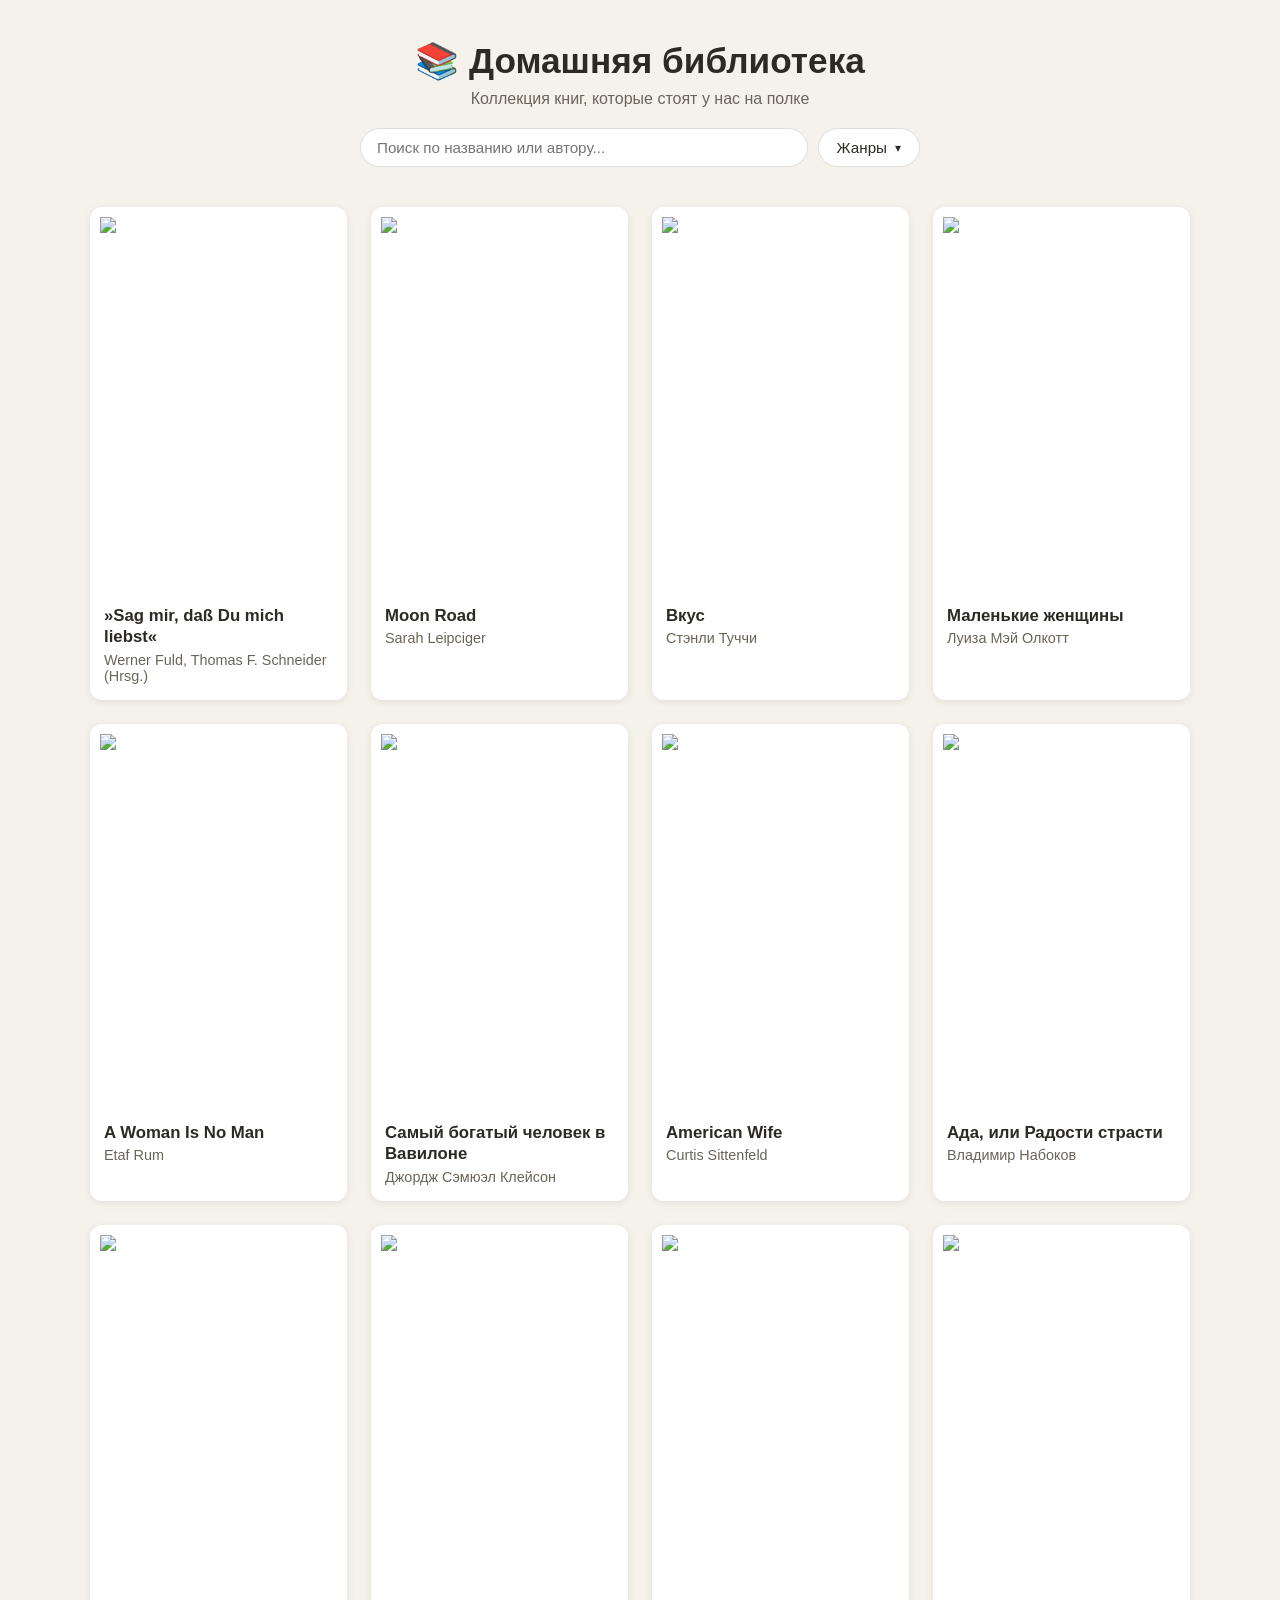
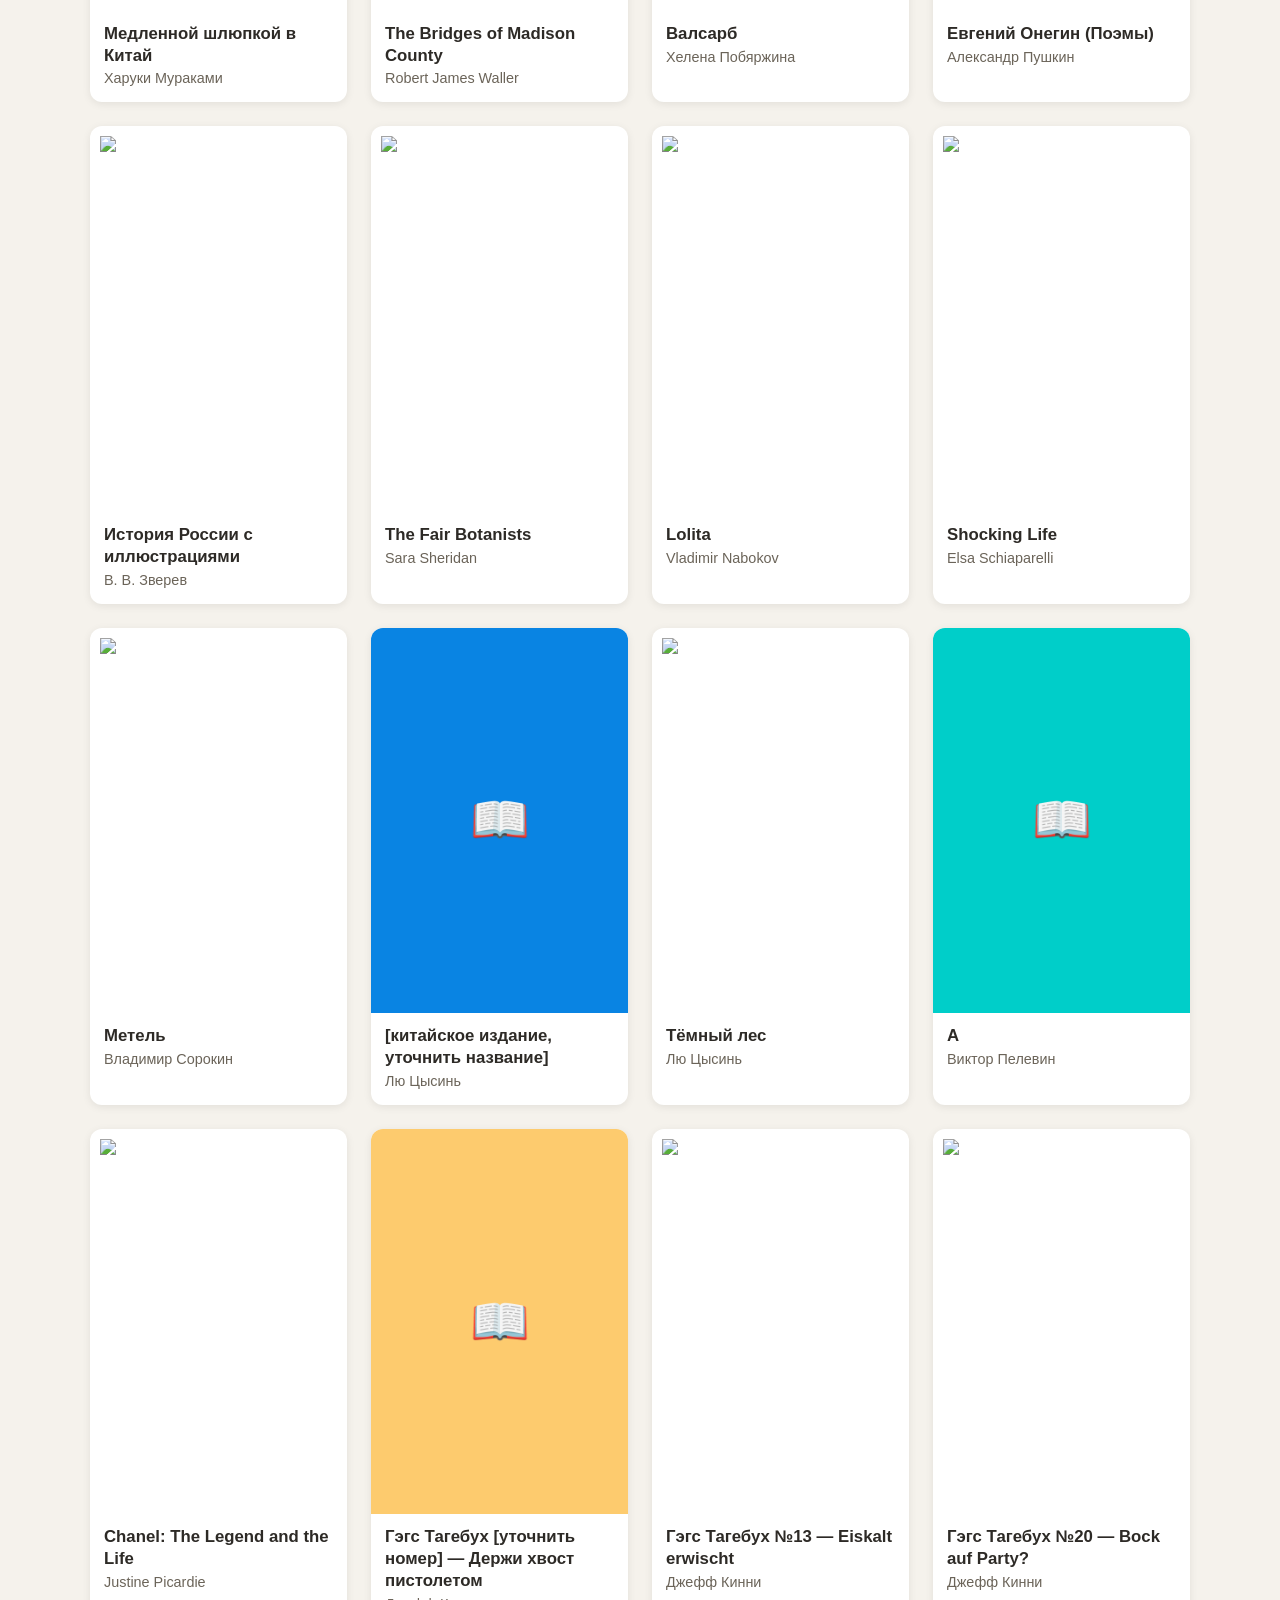
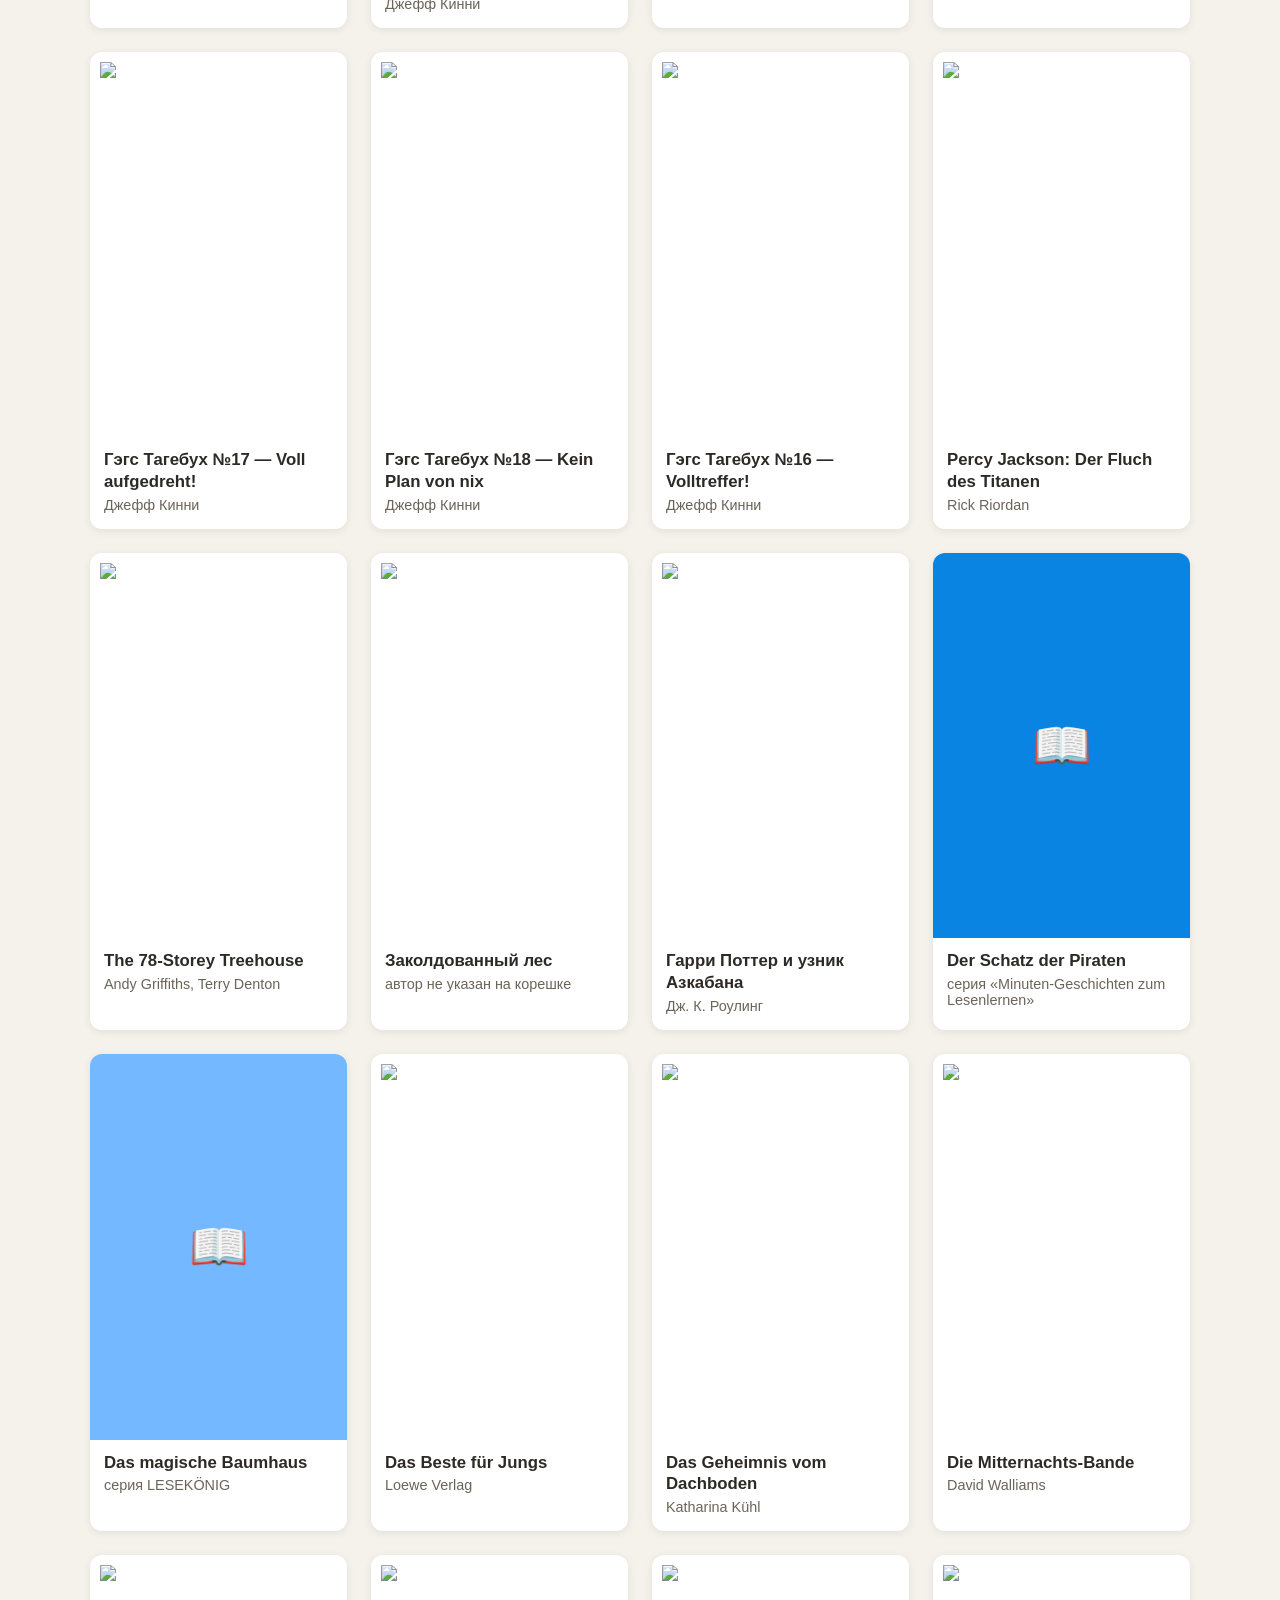
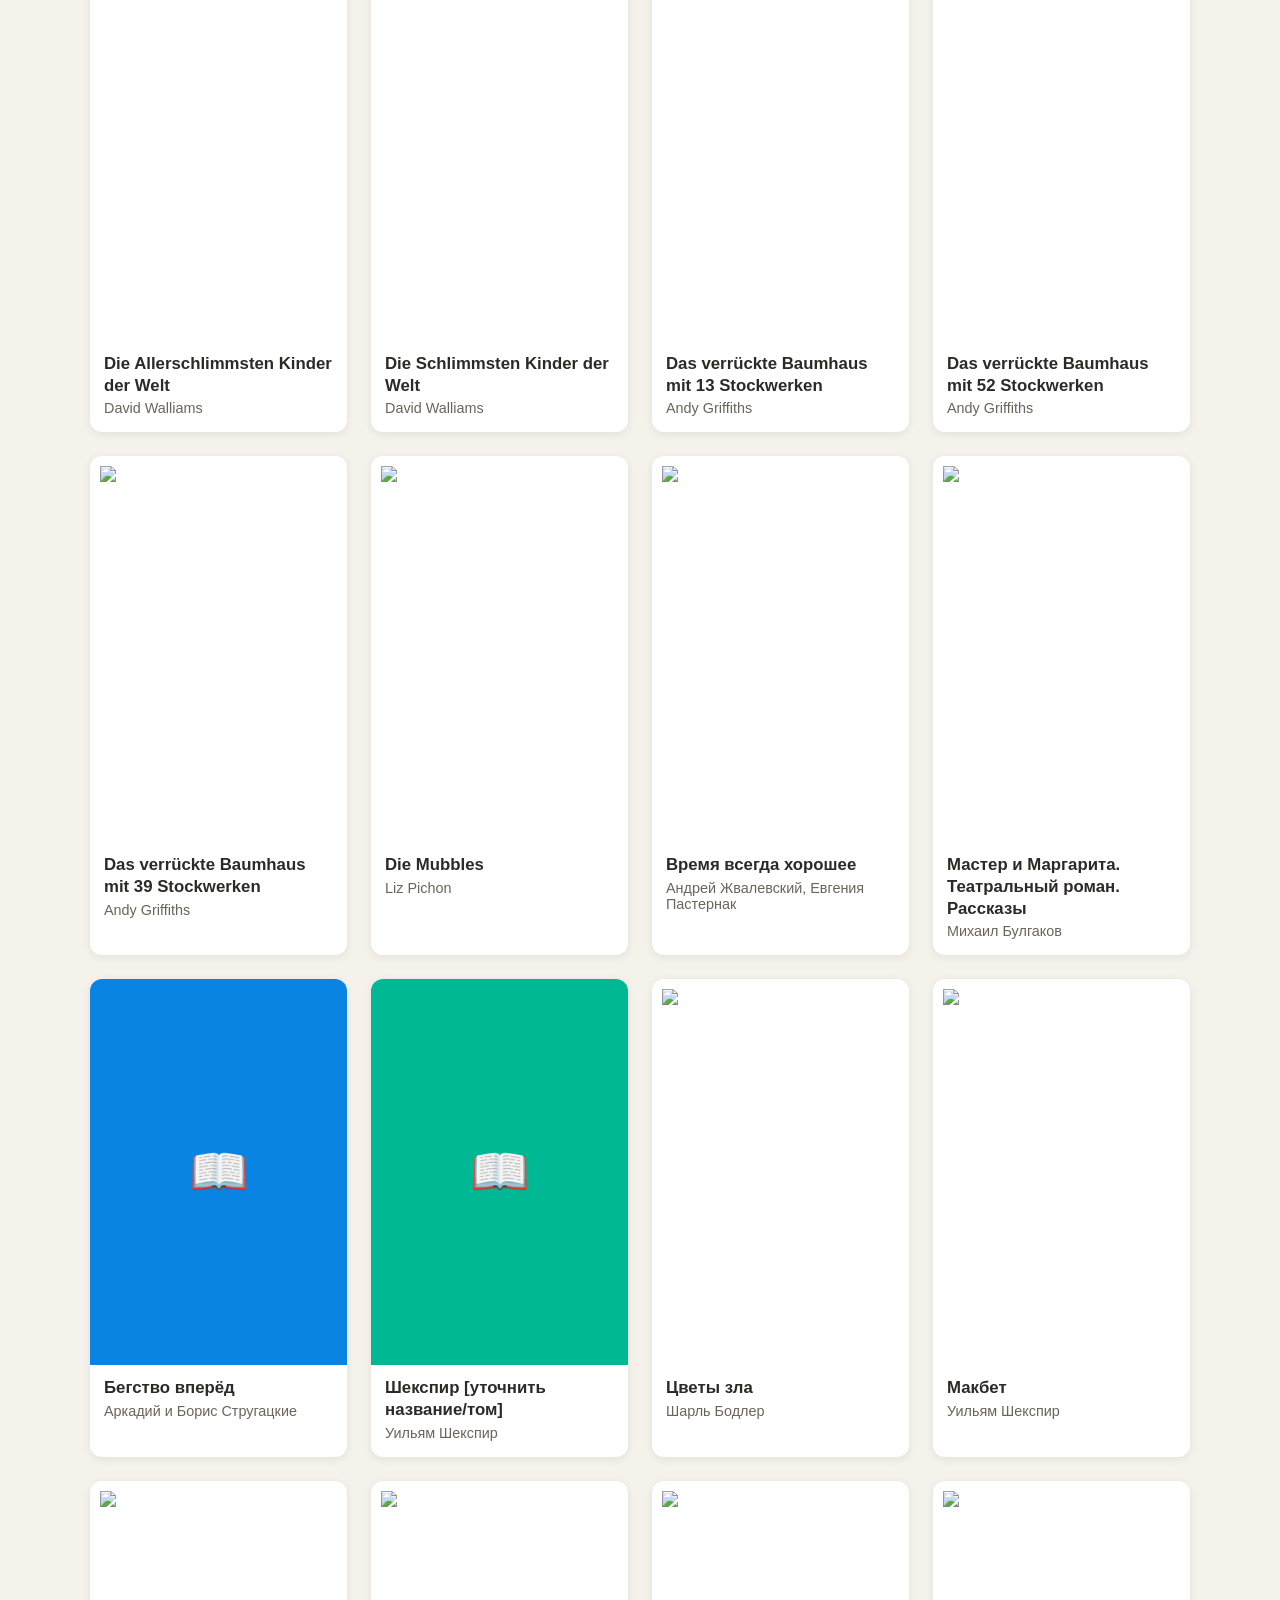
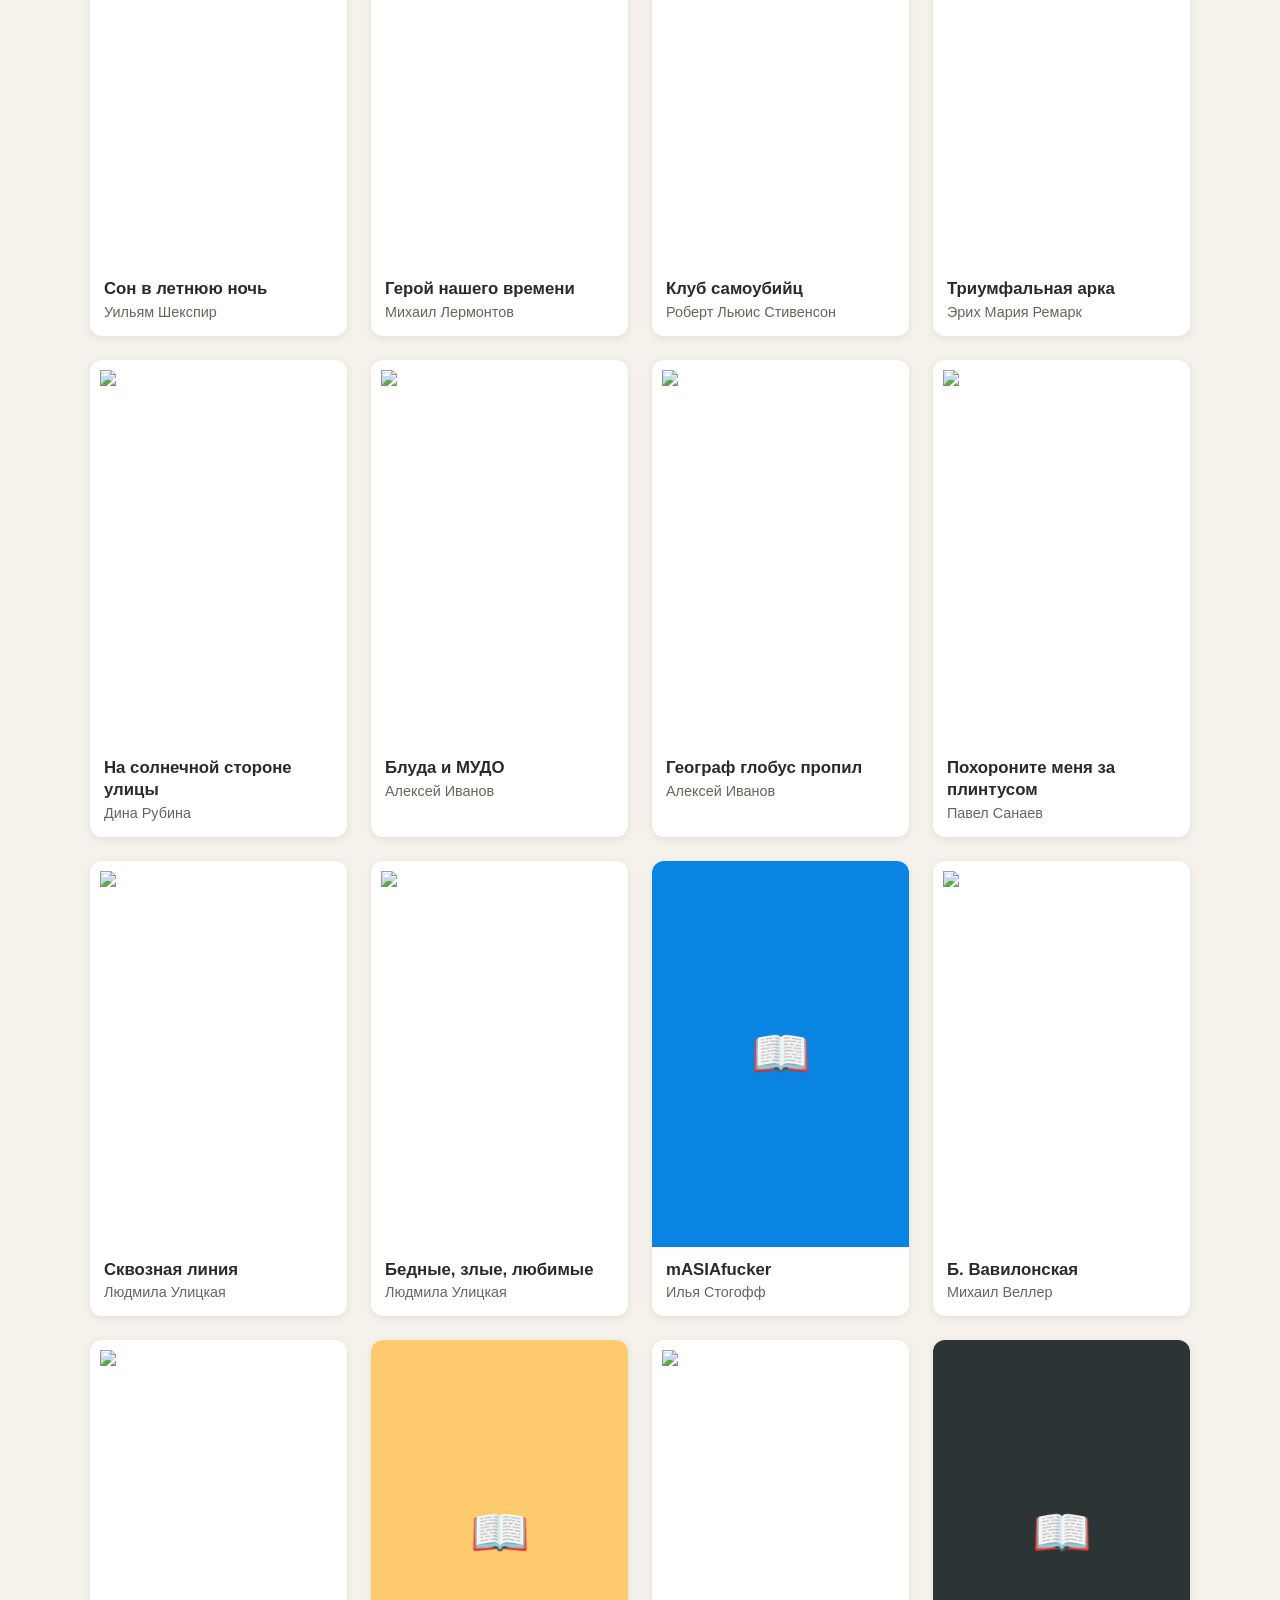
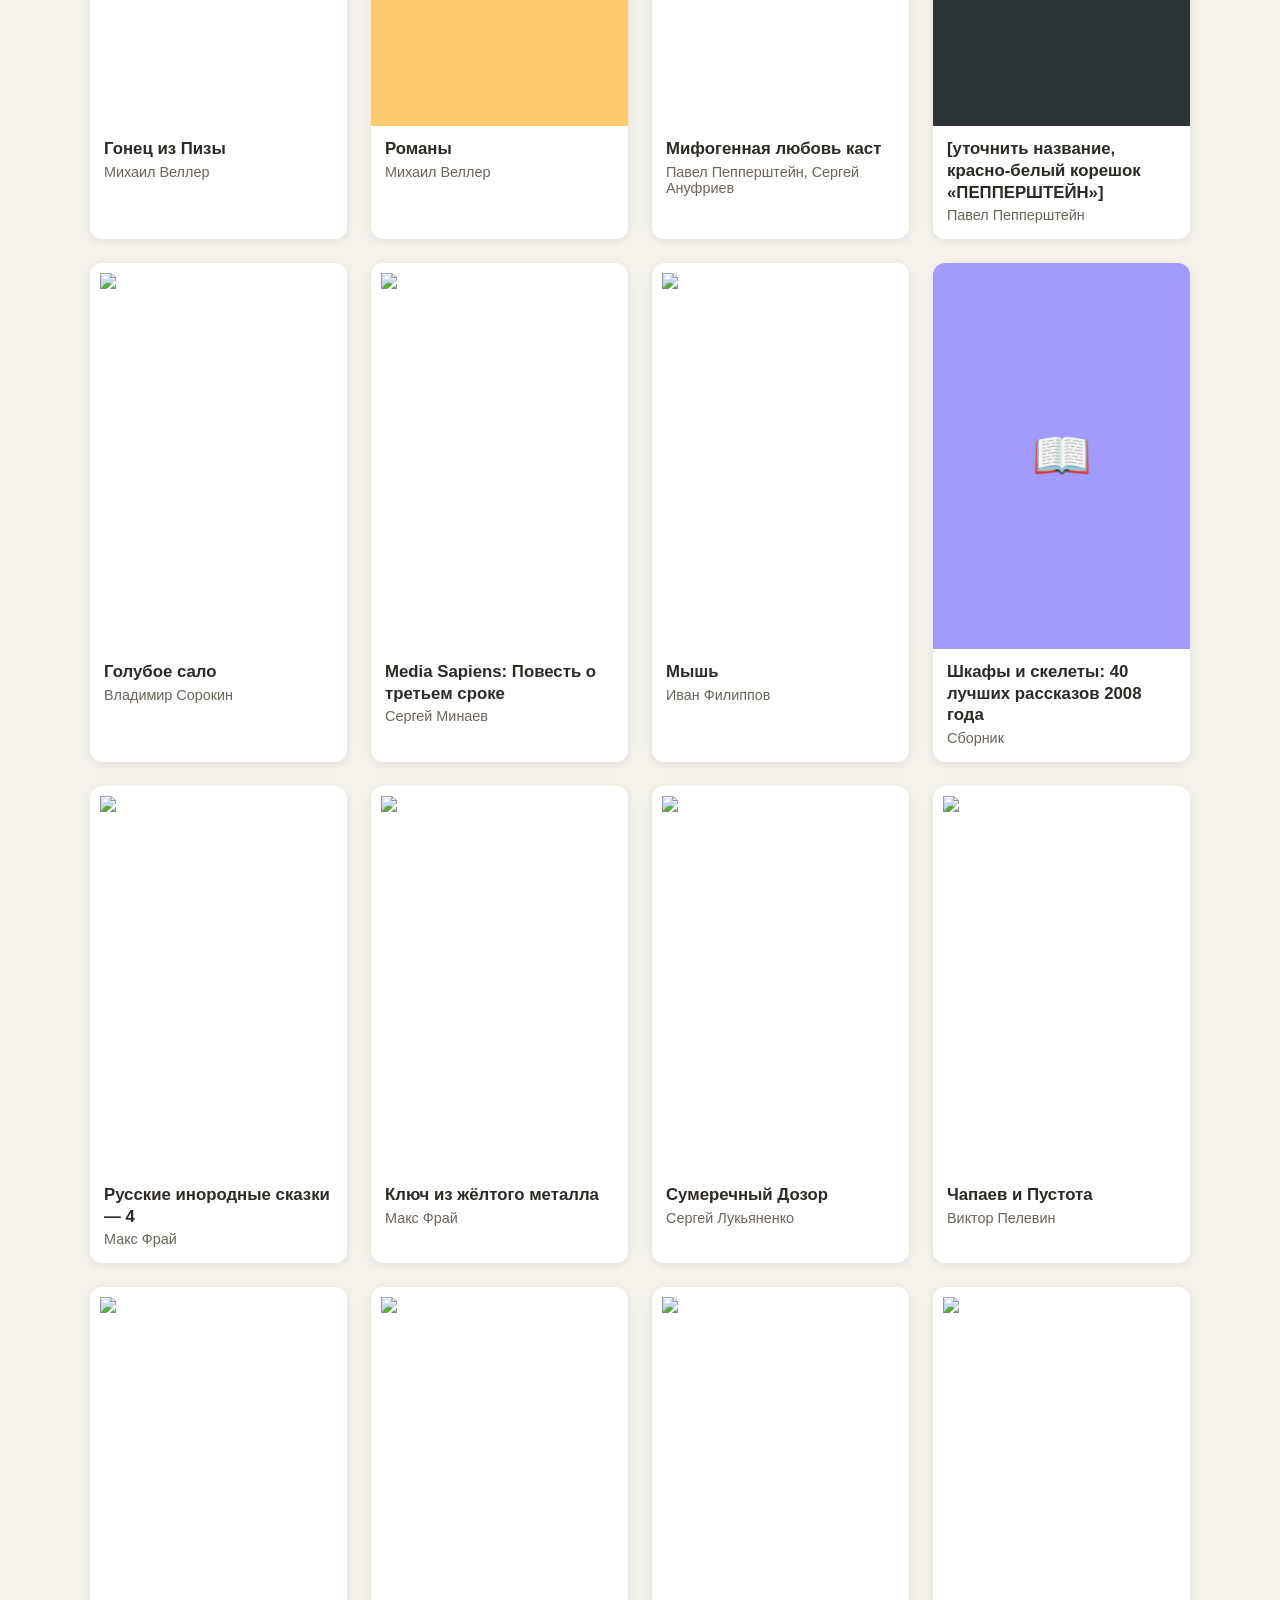
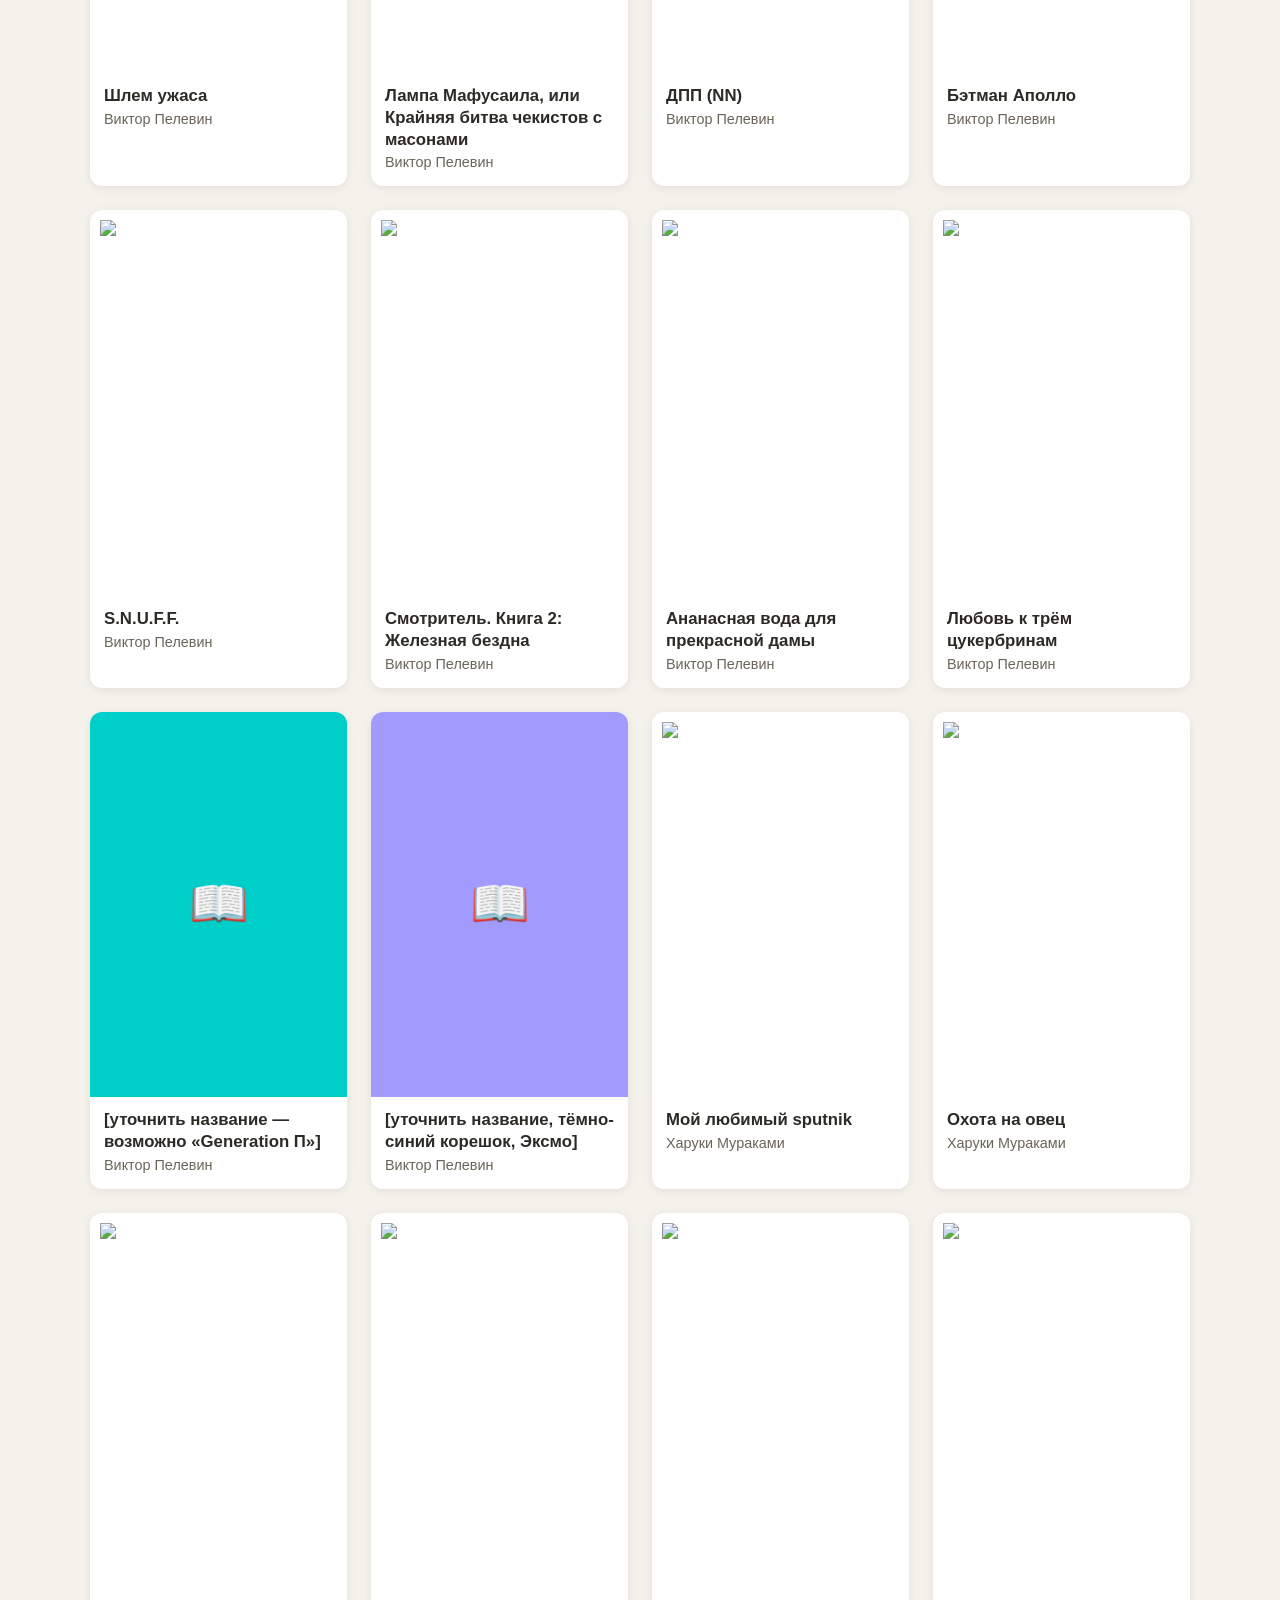
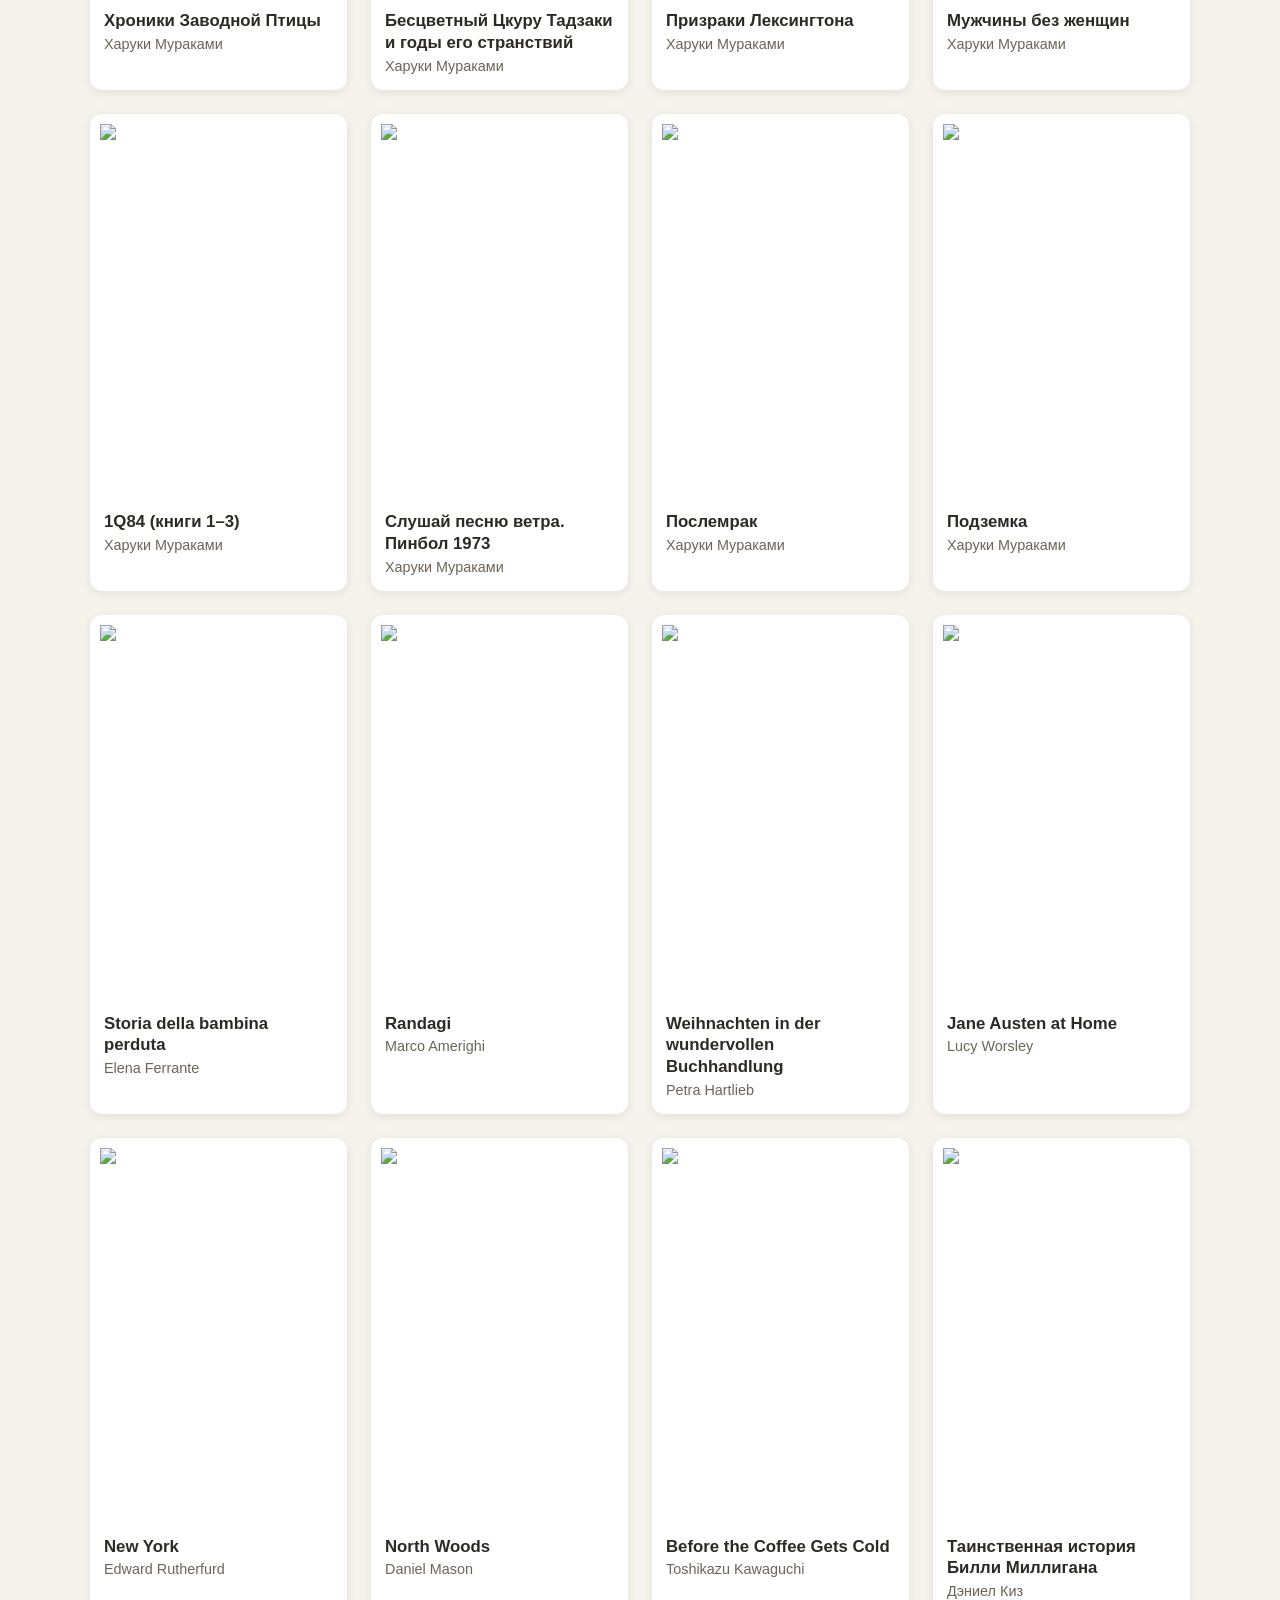
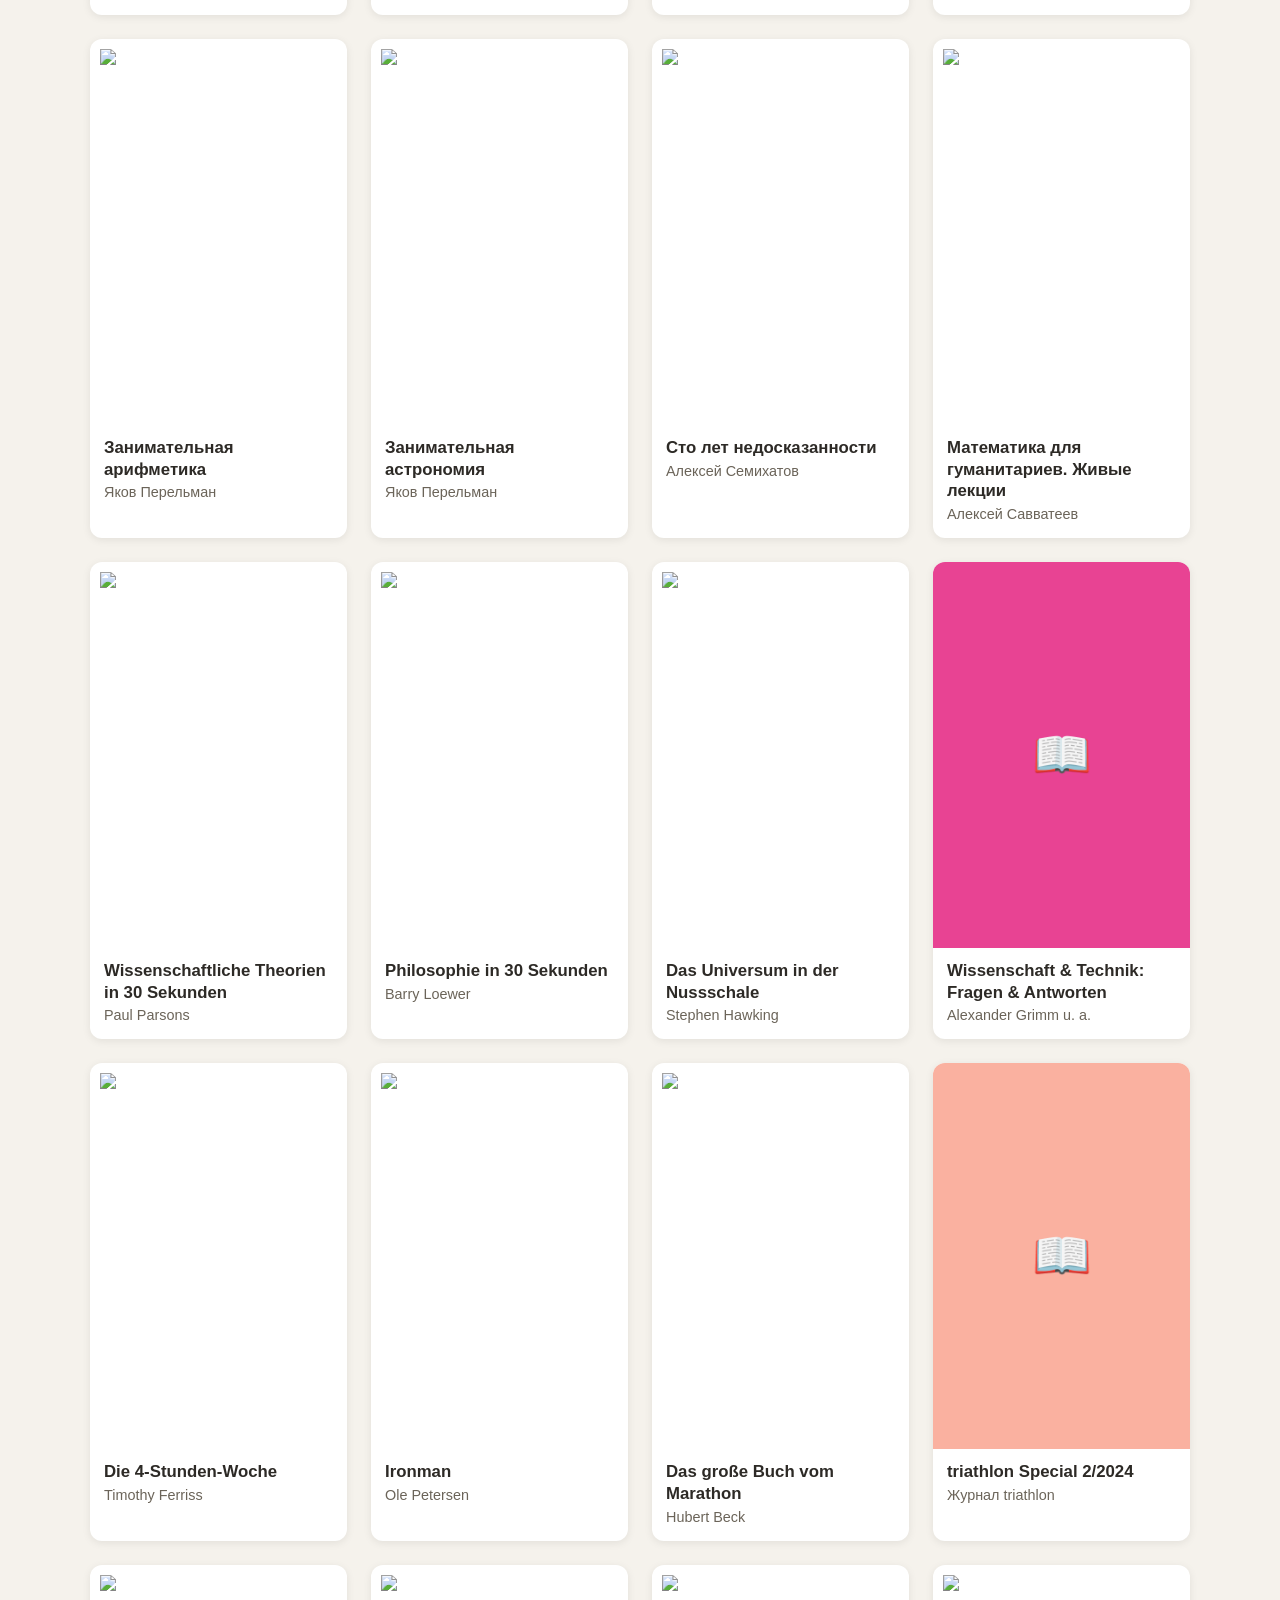
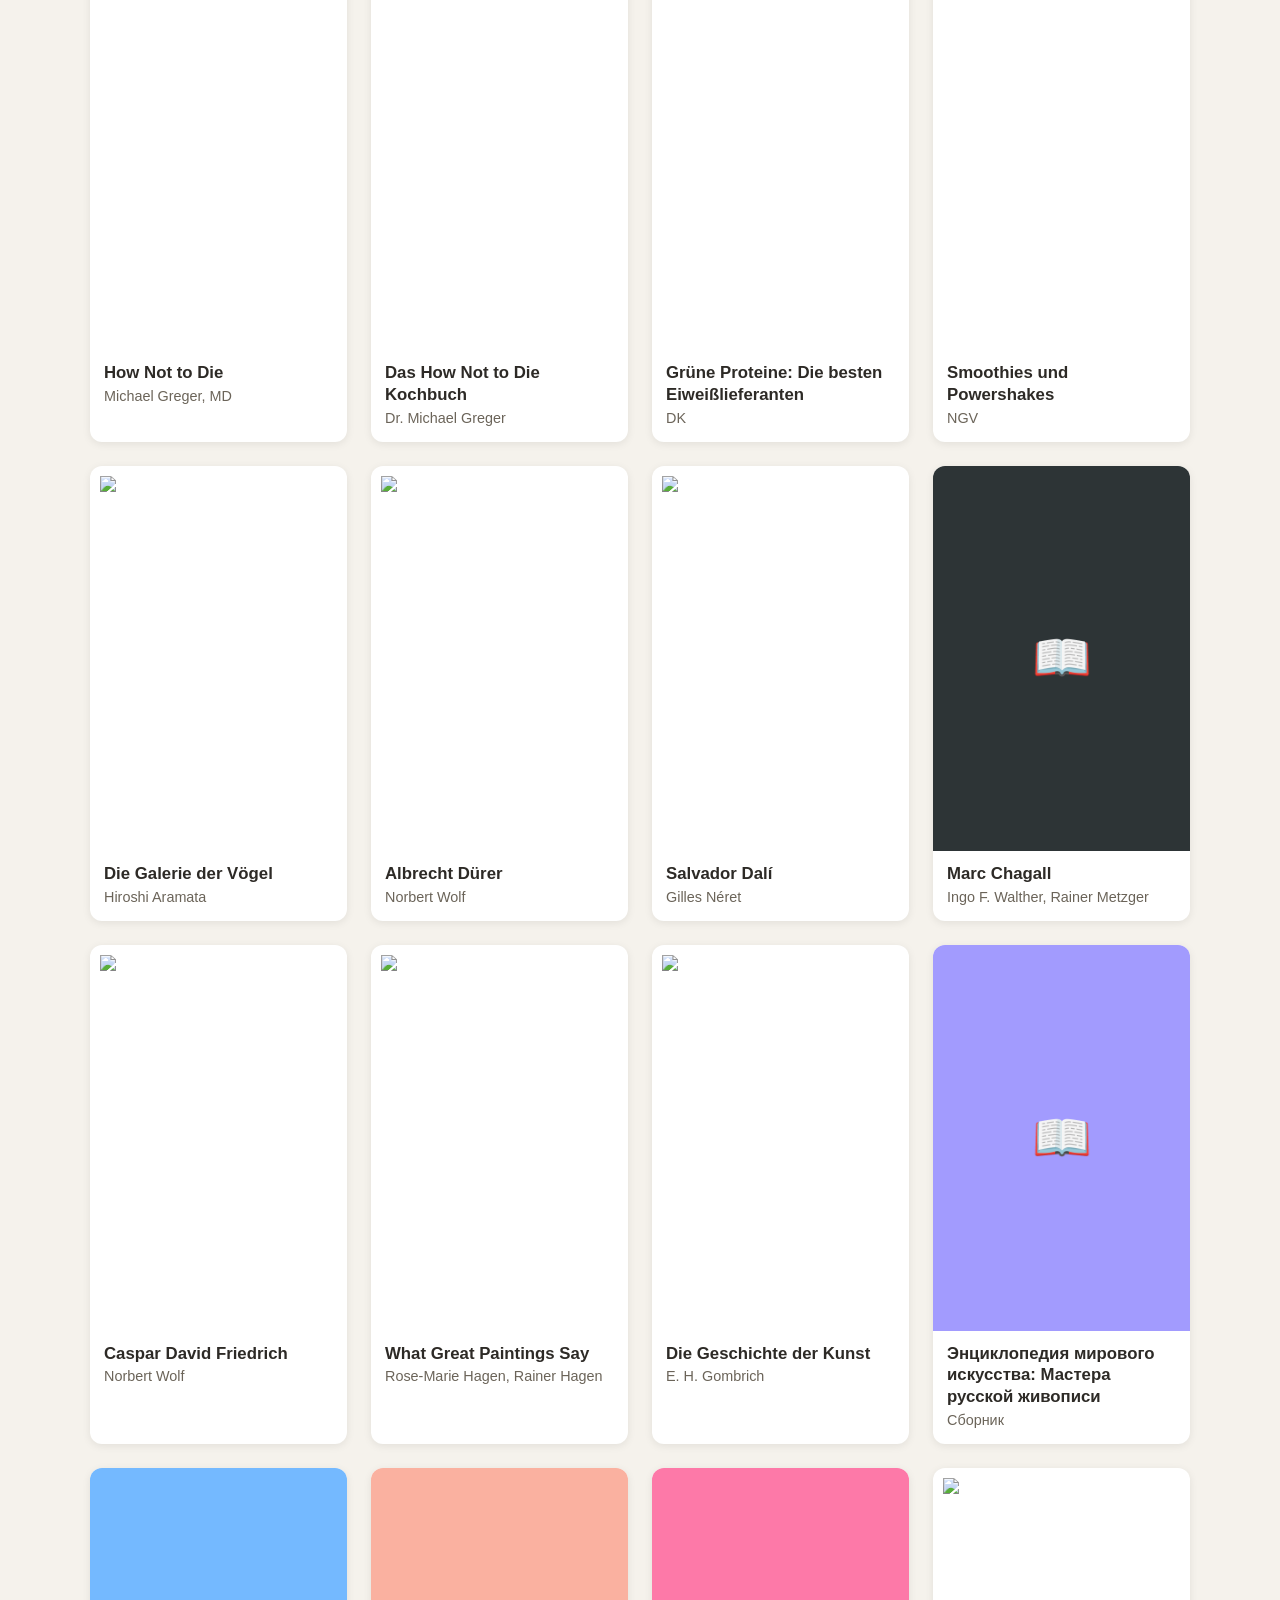
==== home-library/index.html @ 3eccaa2e "Projekt: Seite, Regeln und Werkzeuge in einem Repository - home-library/: Seite und Daten (bisher im" ====
<!DOCTYPE html>
<html lang="ru">
<head>
<meta charset="UTF-8">
<meta name="viewport" content="width=device-width, initial-scale=1.0">
<meta name="robots" content="noindex, nofollow">
<title>Домашняя библиотека</title>
<link rel="stylesheet" href="style.css">
</head>
<body>

<header class="page-header">
  <h1>📚 Домашняя библиотека</h1>
  <p>Коллекция книг, которые стоят у нас на полке</p>

  <div class="controls">
    <input
      type="text"
      id="search-input"
      class="search-input"
      placeholder="Поиск по названию или автору..."
      autocomplete="off"
    >

    <div class="genre-menu">
      <button type="button" id="genre-button" class="genre-button" aria-haspopup="true" aria-expanded="false" aria-controls="genre-panel">
        <span id="genre-button-label">Жанры</span>
        <span class="genre-caret" aria-hidden="true">▾</span>
      </button>
      <div id="genre-panel" class="genre-panel" hidden>
        <button type="button" id="genre-reset" class="genre-reset">Сбросить выбор</button>
        <div id="genre-list" class="genre-list"></div>
      </div>
    </div>
  </div>
</header>

<p id="no-results" class="no-results" hidden>Ничего не найдено</p>

<main id="book-grid" class="book-grid">
  <!-- Карточки книг добавляются скриптом из books-data.js -->
</main>

<footer class="page-footer">
  <p>Список книг редактируется в файле <code>books-data.js</code></p>
</footer>

<script src="books-data.js"></script>
<script src="script.js"></script>
</body>
</html>
---- home-library/style.css ----
:root {
  --bg: #f5f2ec;
  --card-bg: #ffffff;
  --text: #2d2a26;
  --muted: #6b6459;
  --accent: #6c5ce7;
  --shadow: 0 2px 8px rgba(0, 0, 0, 0.08);
  --shadow-hover: 0 6px 18px rgba(0, 0, 0, 0.14);
}

* {
  box-sizing: border-box;
}

body {
  margin: 0;
  padding: 0 20px 40px;
  font-family: "Segoe UI", "Helvetica Neue", Arial, sans-serif;
  background: var(--bg);
  color: var(--text);
}

.page-header {
  text-align: center;
  padding: 40px 0 20px;
}

.page-header h1 {
  margin: 0 0 8px;
  font-size: 2.2rem;
}

.page-header p {
  margin: 0 0 20px;
  color: var(--muted);
}

/* ---------- поиск и выбор жанров ---------- */
.controls {
  position: relative;
  display: flex;
  flex-wrap: wrap;
  justify-content: center;
  align-items: center;
  gap: 10px;
  max-width: 560px;
  margin: 0 auto;
}

.search-input {
  flex: 1 1 260px;
  min-width: 0;
  padding: 10px 16px;
  font-size: 0.95rem;
  border: 1px solid #ddd;
  border-radius: 999px;
  background: #fff;
  color: var(--text);
  outline: none;
  transition: border-color 0.2s ease, box-shadow 0.2s ease;
}

.search-input:focus {
  border-color: var(--accent);
  box-shadow: 0 0 0 3px rgba(108, 92, 231, 0.15);
}

.genre-button {
  display: inline-flex;
  align-items: center;
  justify-content: center;
  gap: 8px;
  padding: 10px 18px;
  font: inherit;
  font-size: 0.95rem;
  color: var(--text);
  background: #fff;
  border: 1px solid #ddd;
  border-radius: 999px;
  cursor: pointer;
  transition: background 0.15s ease, color 0.15s ease, border-color 0.15s ease;
}

.genre-button:hover,
.genre-button[aria-expanded="true"] {
  border-color: var(--accent);
}

.genre-button.active {
  background: var(--accent);
  border-color: var(--accent);
  color: #fff;
}

.genre-caret {
  font-size: 0.8em;
}

.genre-panel {
  position: absolute;
  top: calc(100% + 8px);
  left: 0;
  right: 0;
  z-index: 20;
  max-height: min(60vh, 440px);
  overflow-y: auto;
  padding: 8px;
  text-align: left;
  background: #fff;
  border: 1px solid #e3ded4;
  border-radius: 14px;
  box-shadow: 0 10px 28px rgba(0, 0, 0, 0.18);
}

.genre-reset {
  display: block;
  width: 100%;
  margin: 0 0 6px;
  padding: 8px 10px;
  font: inherit;
  font-size: 0.85rem;
  text-align: left;
  color: var(--accent);
  background: none;
  border: none;
  border-bottom: 1px solid #eee;
  cursor: pointer;
}

.genre-reset:disabled {
  color: #b5afa5;
  cursor: default;
}

.genre-list {
  columns: 2;
  column-gap: 8px;
}

.genre-option {
  display: flex;
  align-items: center;
  gap: 8px;
  padding: 9px 10px;
  border-radius: 8px;
  font-size: 0.9rem;
  cursor: pointer;
  break-inside: avoid;
}

.genre-option:hover {
  background: #f3f0fb;
}

.genre-option input {
  flex: none;
  width: 18px;
  height: 18px;
  accent-color: var(--accent);
}

.genre-option .genre-name {
  flex: 1;
  overflow-wrap: anywhere;
}

.genre-option .genre-count {
  color: var(--muted);
  font-size: 0.8rem;
}

.no-results {
  text-align: center;
  color: var(--muted);
  margin: 10px 0 0;
}

/* ---------- карточки ---------- */
.book-grid {
  max-width: 1100px;
  margin: 20px auto 0;
  display: grid;
  grid-template-columns: repeat(auto-fill, minmax(220px, 1fr));
  gap: 24px;
}

.book-card {
  background: var(--card-bg);
  border-radius: 12px;
  box-shadow: var(--shadow);
  overflow: hidden;
  transition: box-shadow 0.2s ease, transform 0.2s ease;
}

.book-cover {
  position: relative;
  width: 100%;
  aspect-ratio: 2 / 3;
  display: flex;
  align-items: center;
  justify-content: center;
  color: #fff;
  font-size: 3rem;
  text-align: center;
  padding: 10px;
  overflow: hidden;
  cursor: pointer;
}

.book-cover img {
  width: 100%;
  height: 100%;
  object-fit: cover;
}

.book-info {
  padding: 12px 14px 16px;
}

.book-title {
  margin: 0 0 4px;
  font-size: 1.05rem;
  line-height: 1.3;
  overflow-wrap: anywhere;
}

.book-author {
  margin: 0;
  font-size: 0.9rem;
  color: var(--muted);
  overflow-wrap: anywhere;
}

/* краткое описание: оверлей поверх обложки */
.book-description {
  position: absolute;
  inset: 0;
  overflow-y: auto;
  padding: 16px;
  background: rgba(20, 18, 15, 0.9);
  color: #fff;
  font-size: 0.85rem;
  line-height: 1.5;
  text-align: left;
  opacity: 0;
  transform: translateY(12px);
  transition: opacity 0.25s ease, transform 0.25s ease;
  pointer-events: none;
}

/* мышь: описание по наведению */
@media (hover: hover) {
  .book-card:hover {
    box-shadow: var(--shadow-hover);
    transform: translateY(-3px);
  }

  .book-cover:hover .book-description {
    opacity: 1;
    transform: translateY(0);
    pointer-events: auto;
  }
}

/* касание: описание по нажатию на обложку (класс ставит script.js) */
.book-cover.show-desc .book-description {
  opacity: 1;
  transform: translateY(0);
  pointer-events: auto;
}

.page-footer {
  text-align: center;
  margin-top: 50px;
  color: var(--muted);
  font-size: 0.85rem;
}

.page-footer code {
  background: #eee;
  padding: 2px 6px;
  border-radius: 4px;
}

/* ---------- телефон ---------- */
@media (max-width: 600px) {
  body {
    padding: 0 12px 32px;
  }

  .page-header {
    padding: 24px 0 14px;
  }

  .page-header h1 {
    font-size: 1.6rem;
  }

  .page-header p {
    margin-bottom: 14px;
    font-size: 0.9rem;
  }

  .search-input,
  .genre-menu {
    flex: 1 1 100%;
  }

  .genre-button {
    width: 100%;
  }

  .genre-list {
    columns: 1;
  }

  .book-grid {
    grid-template-columns: repeat(2, minmax(0, 1fr));
    gap: 12px;
    margin-top: 14px;
  }

  .book-cover {
    font-size: 2rem;
  }

  .book-info {
    padding: 8px 10px 12px;
  }

  .book-title {
    font-size: 0.88rem;
  }

  .book-author {
    font-size: 0.78rem;
  }

  .book-description {
    padding: 10px;
    font-size: 0.74rem;
    line-height: 1.4;
  }
}
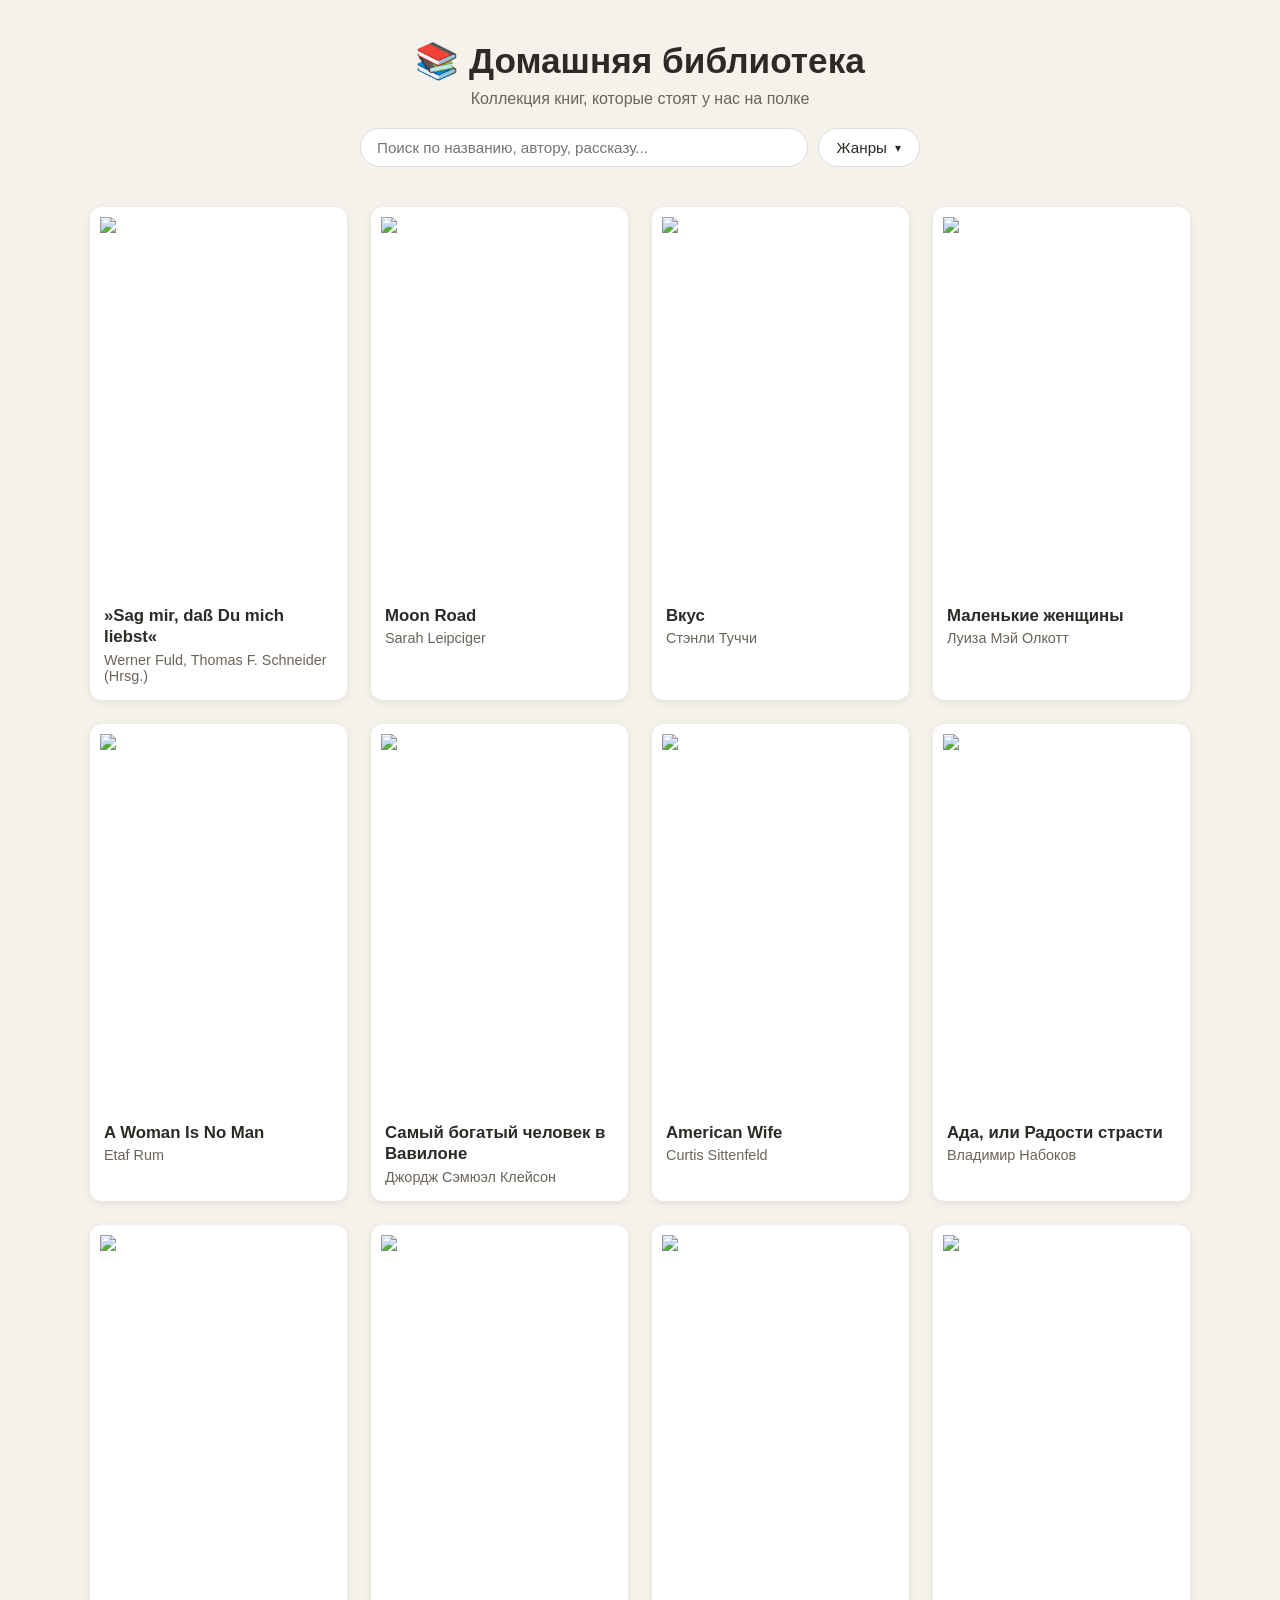
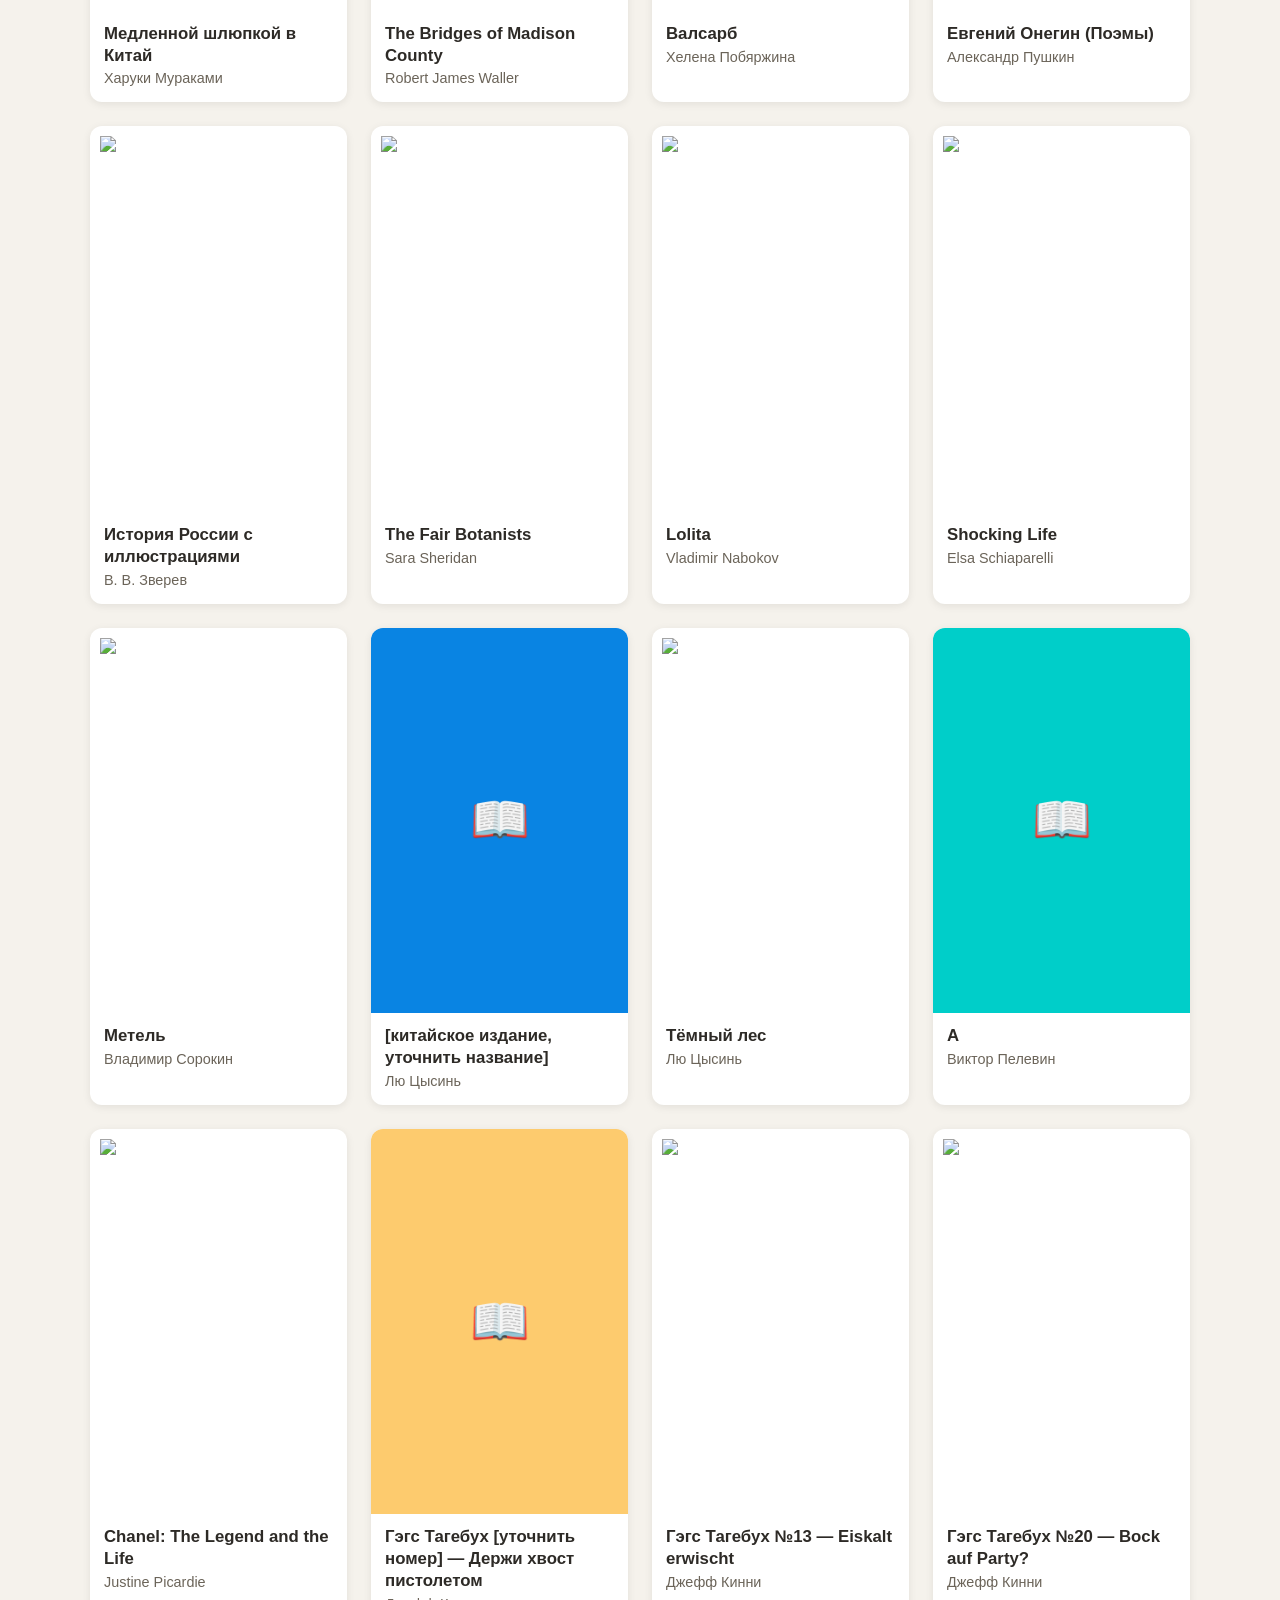
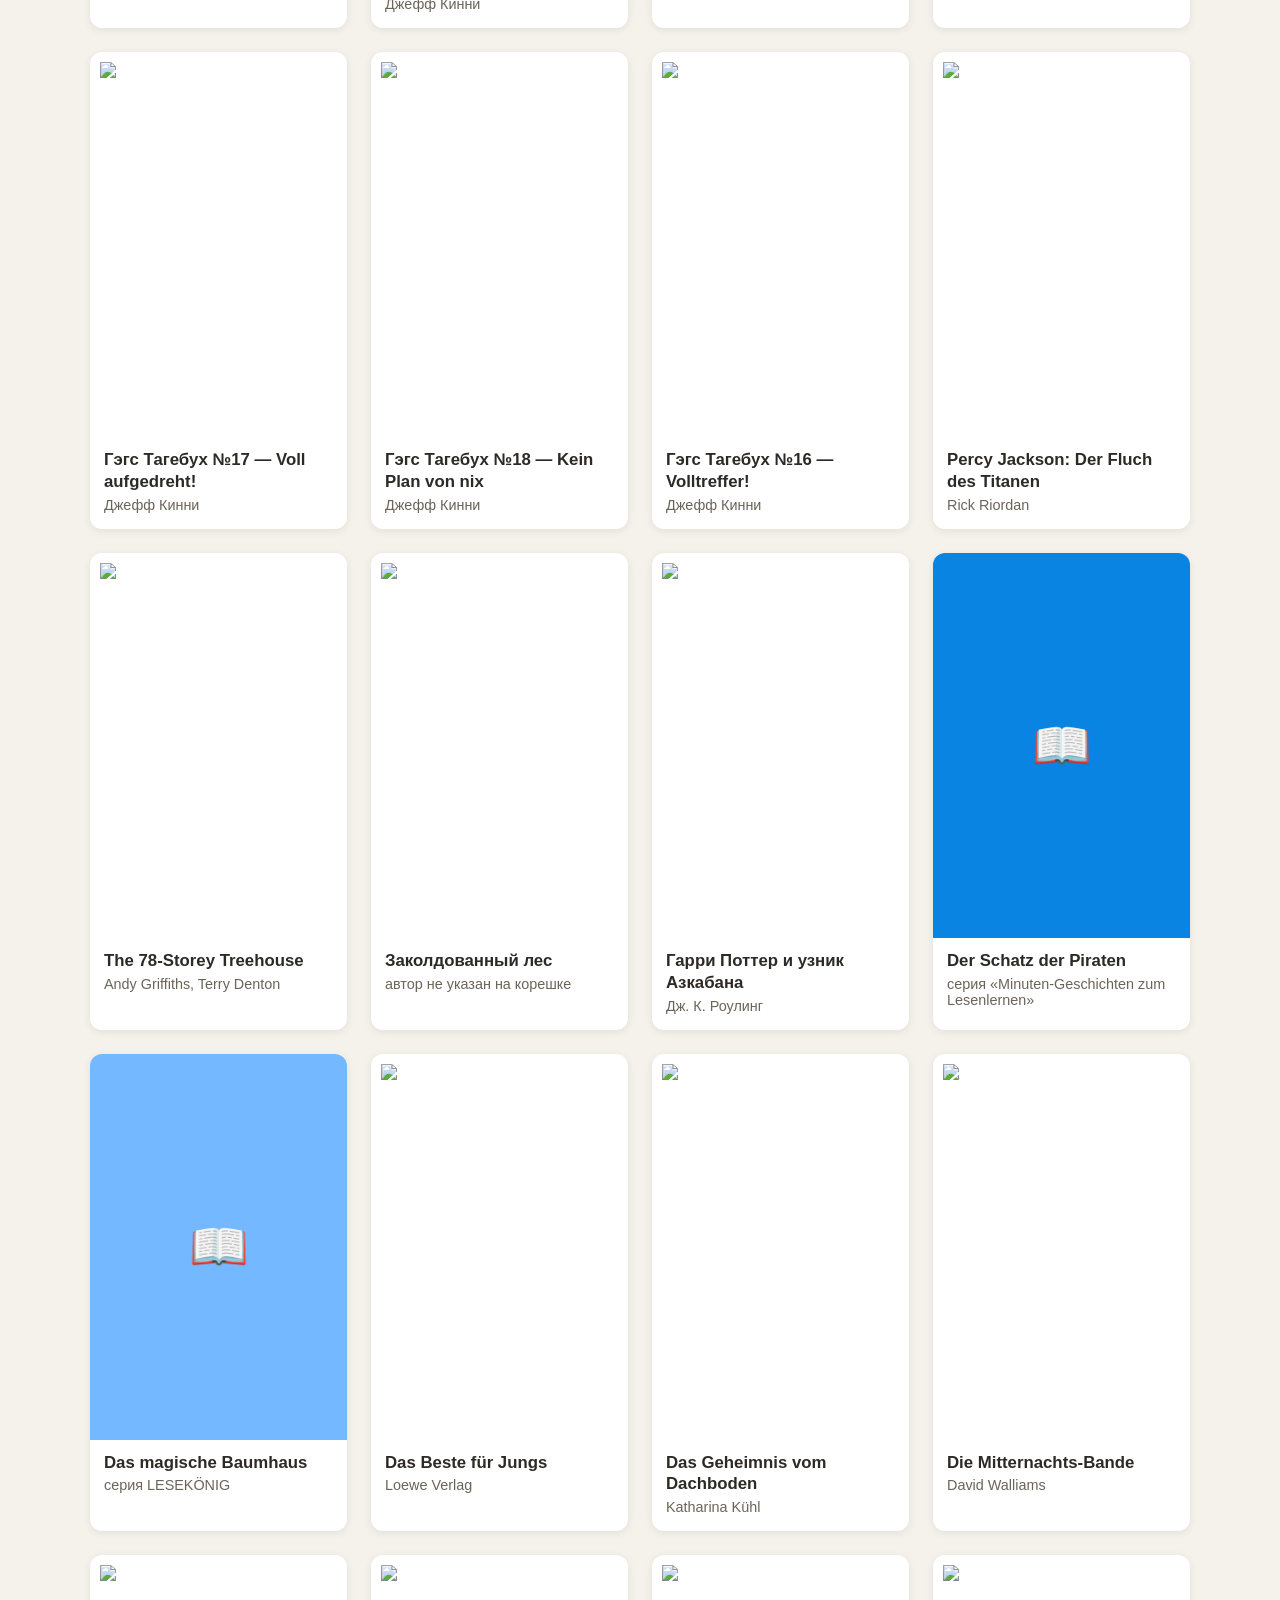
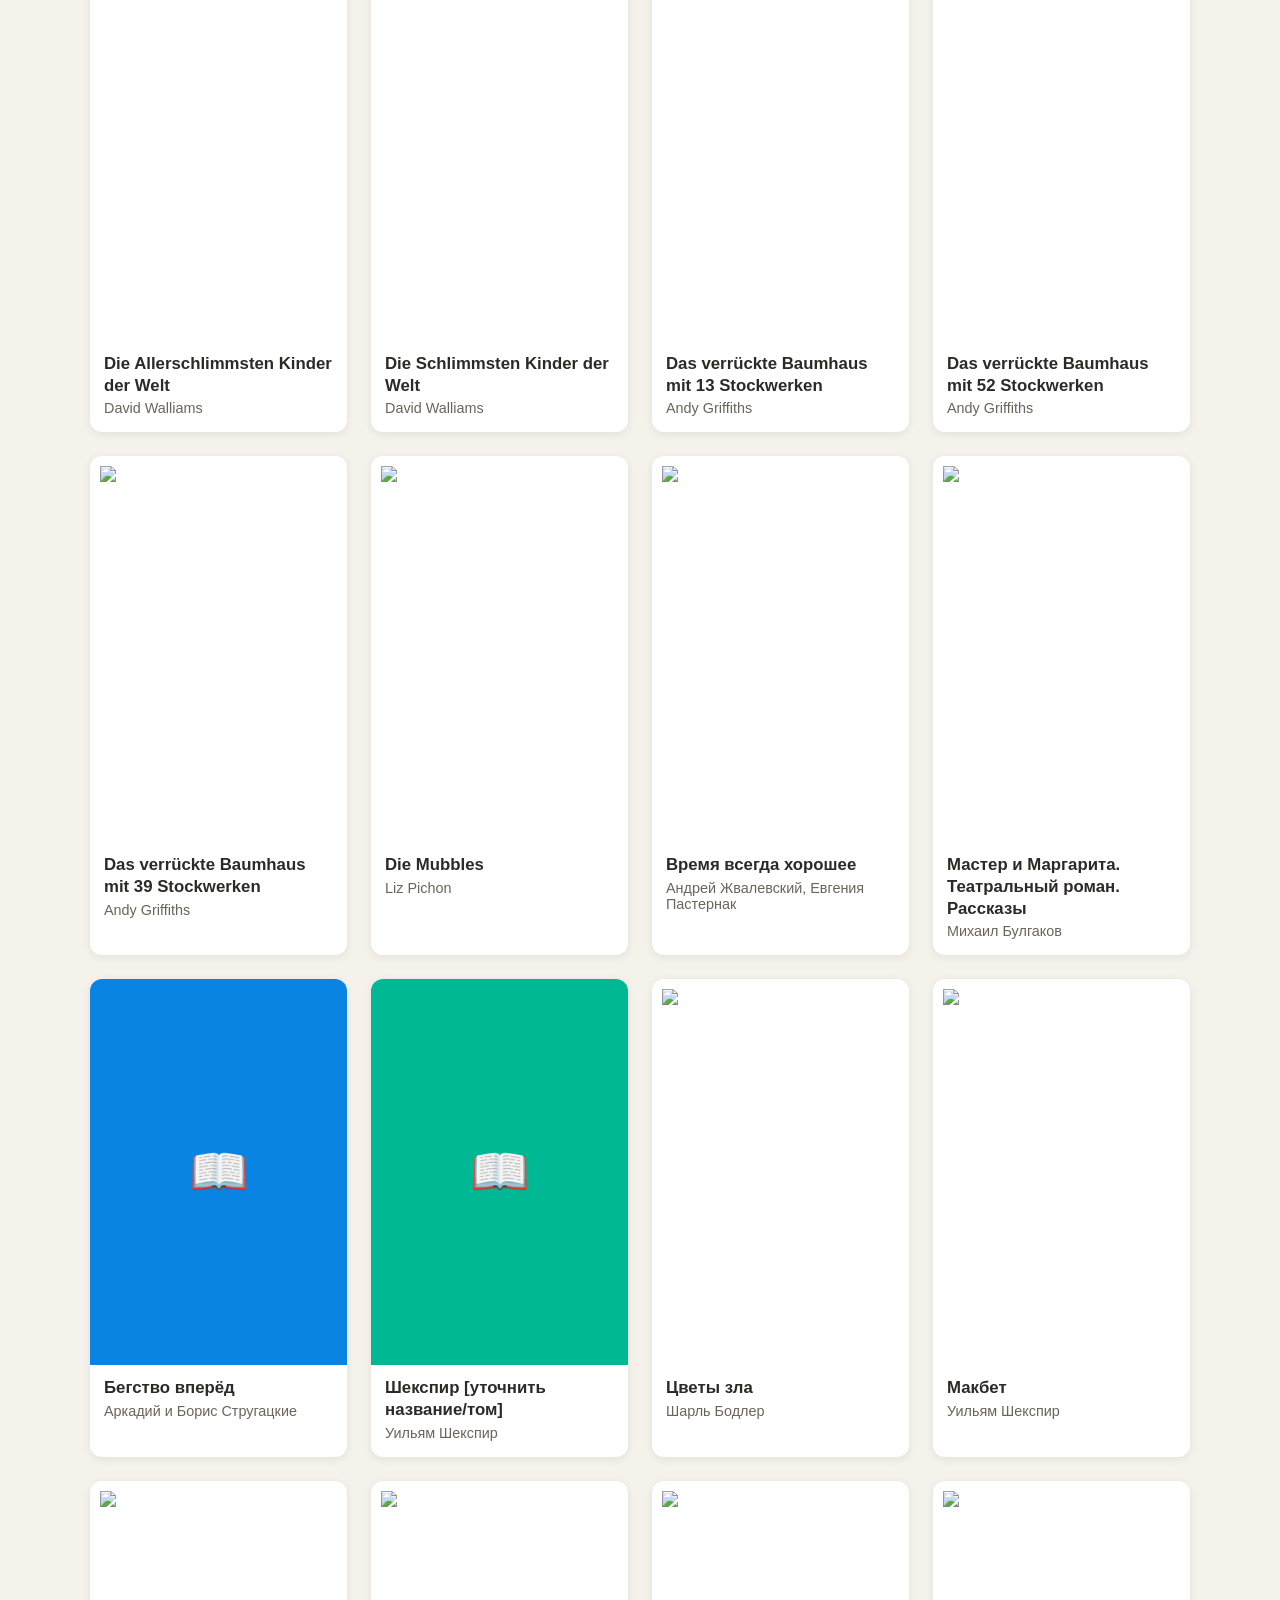
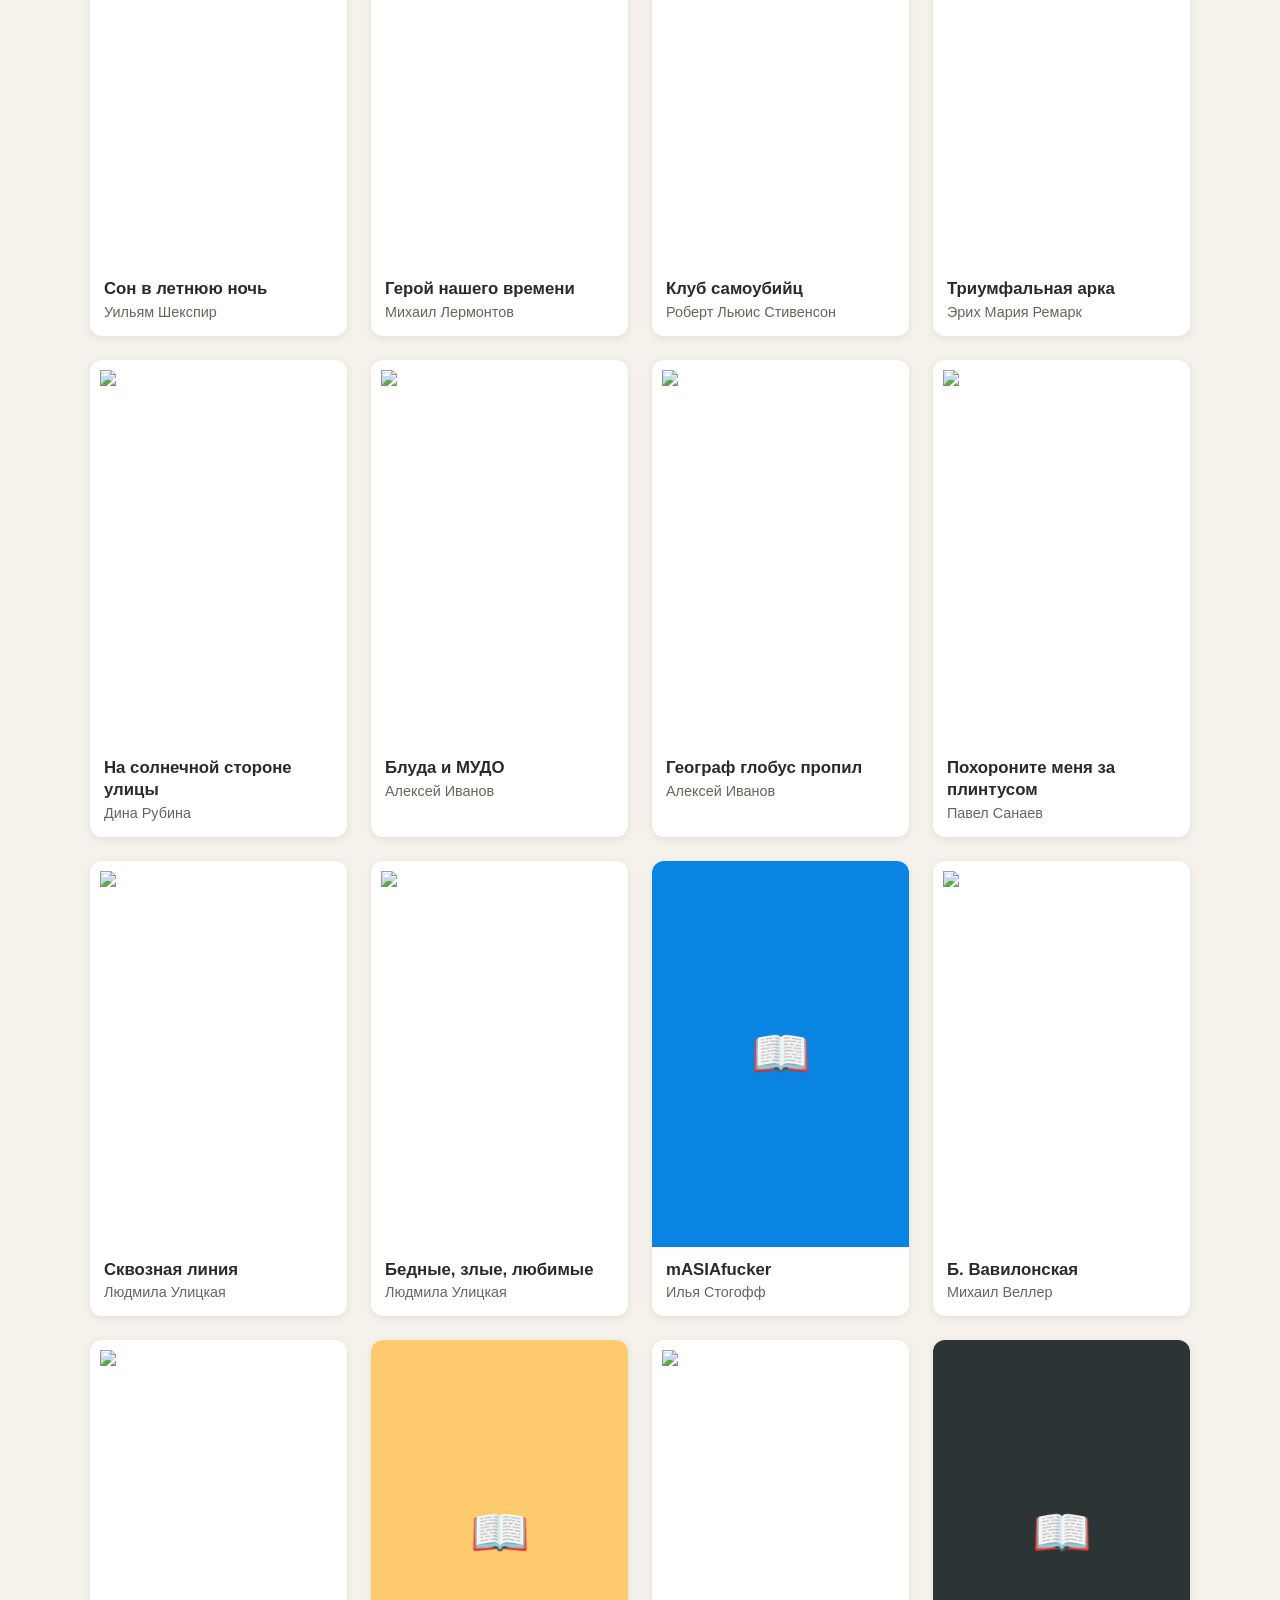
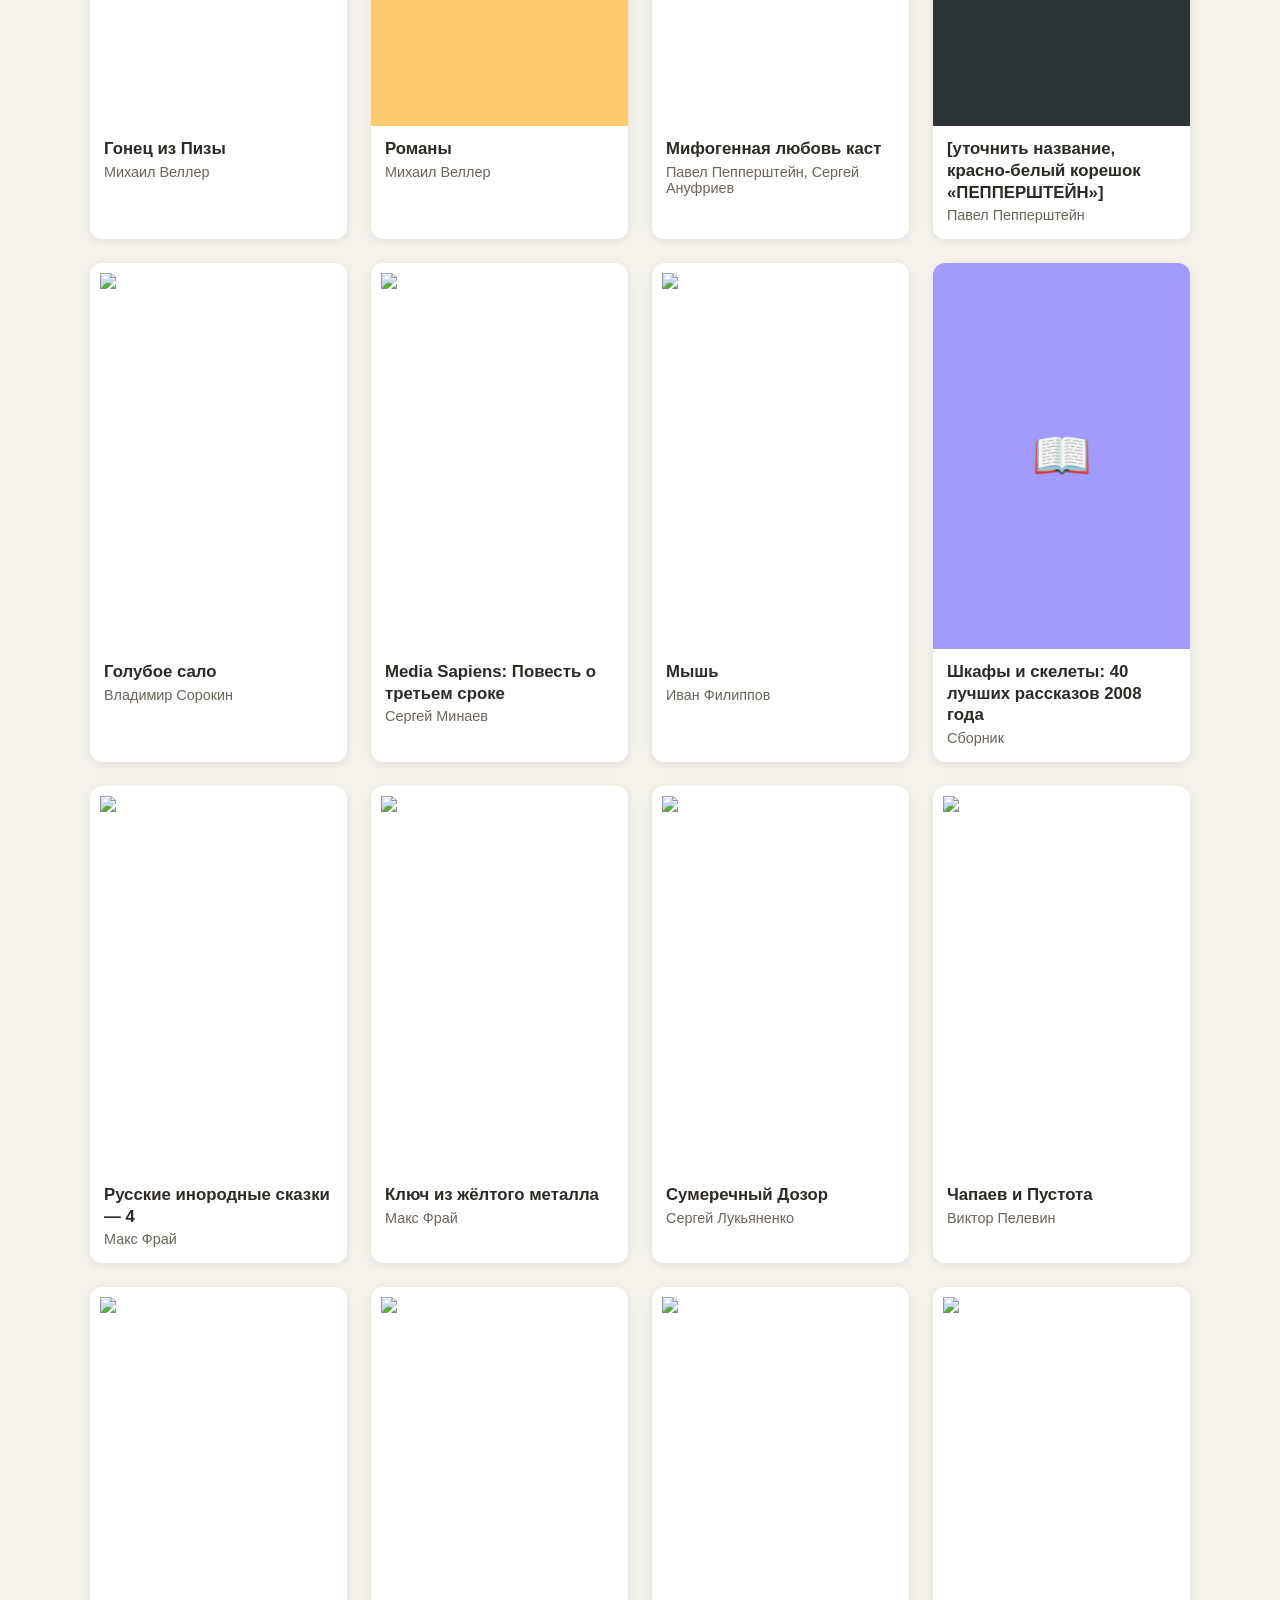
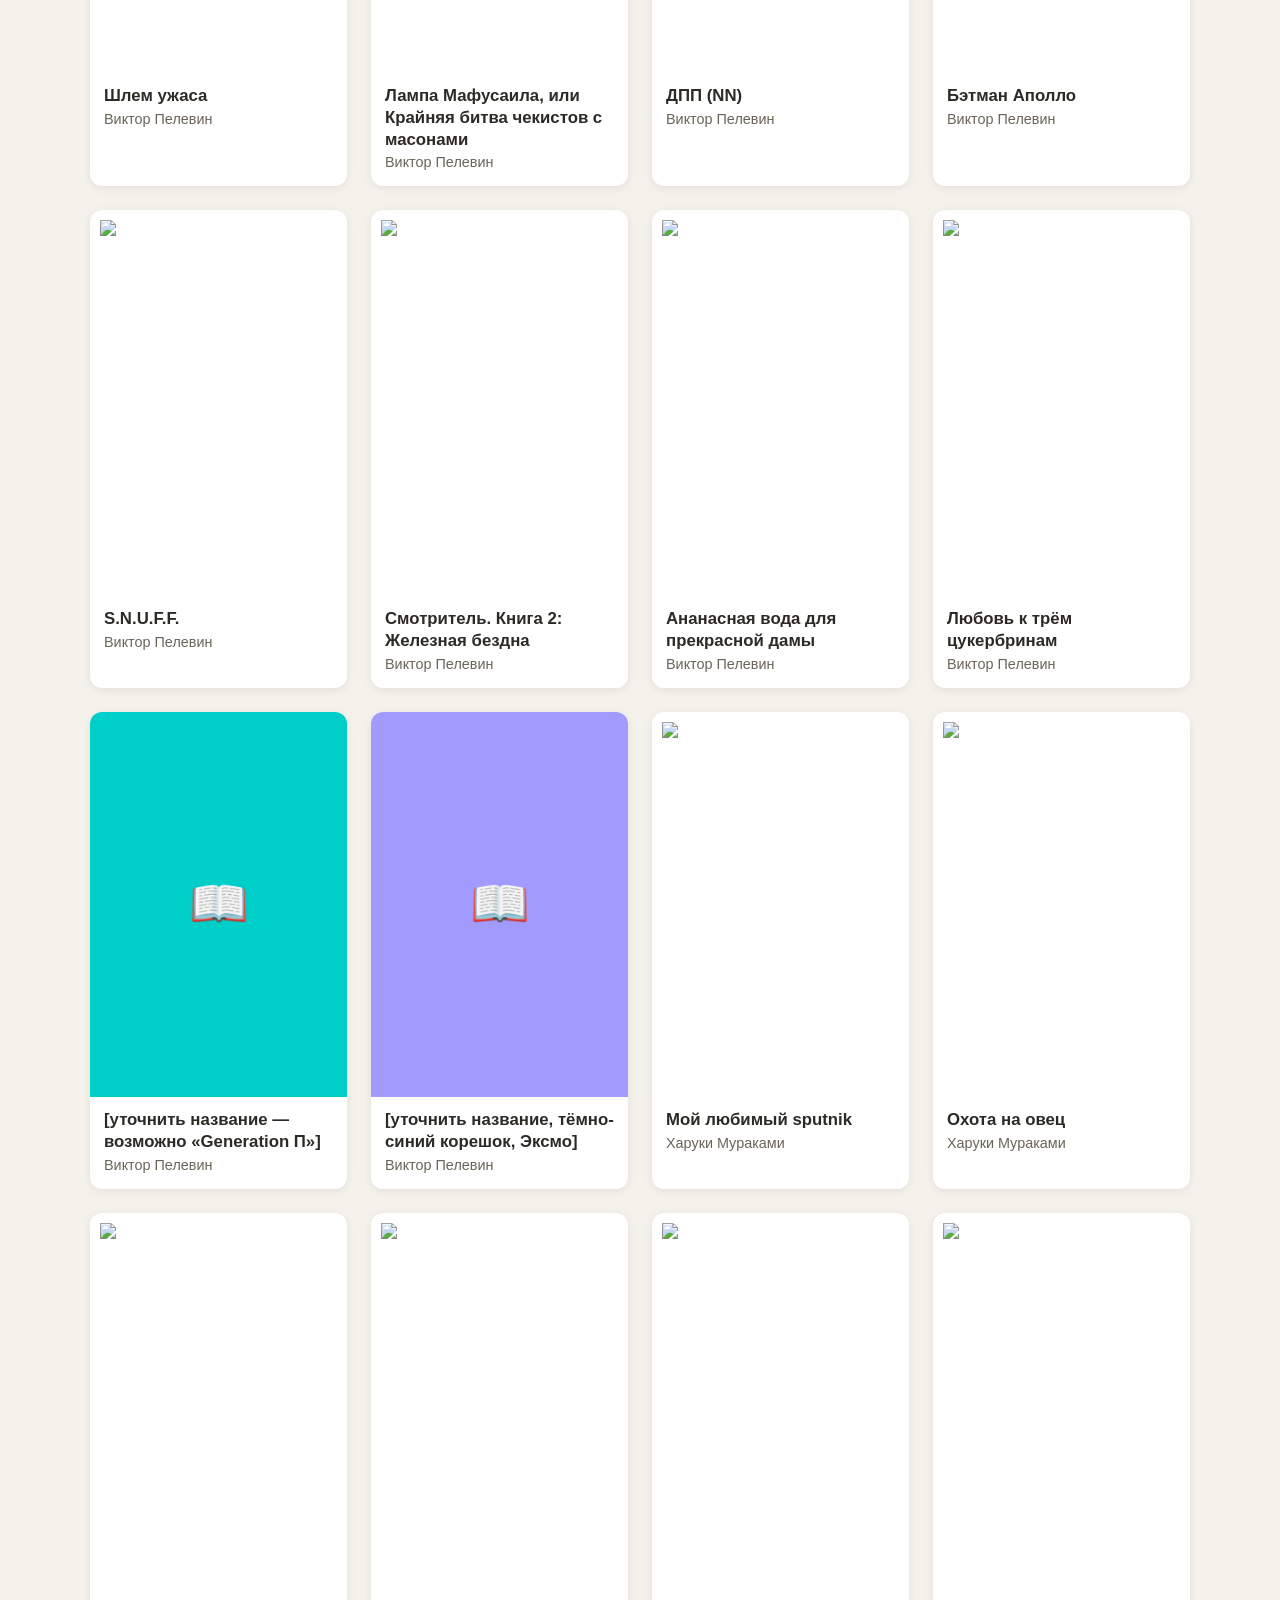
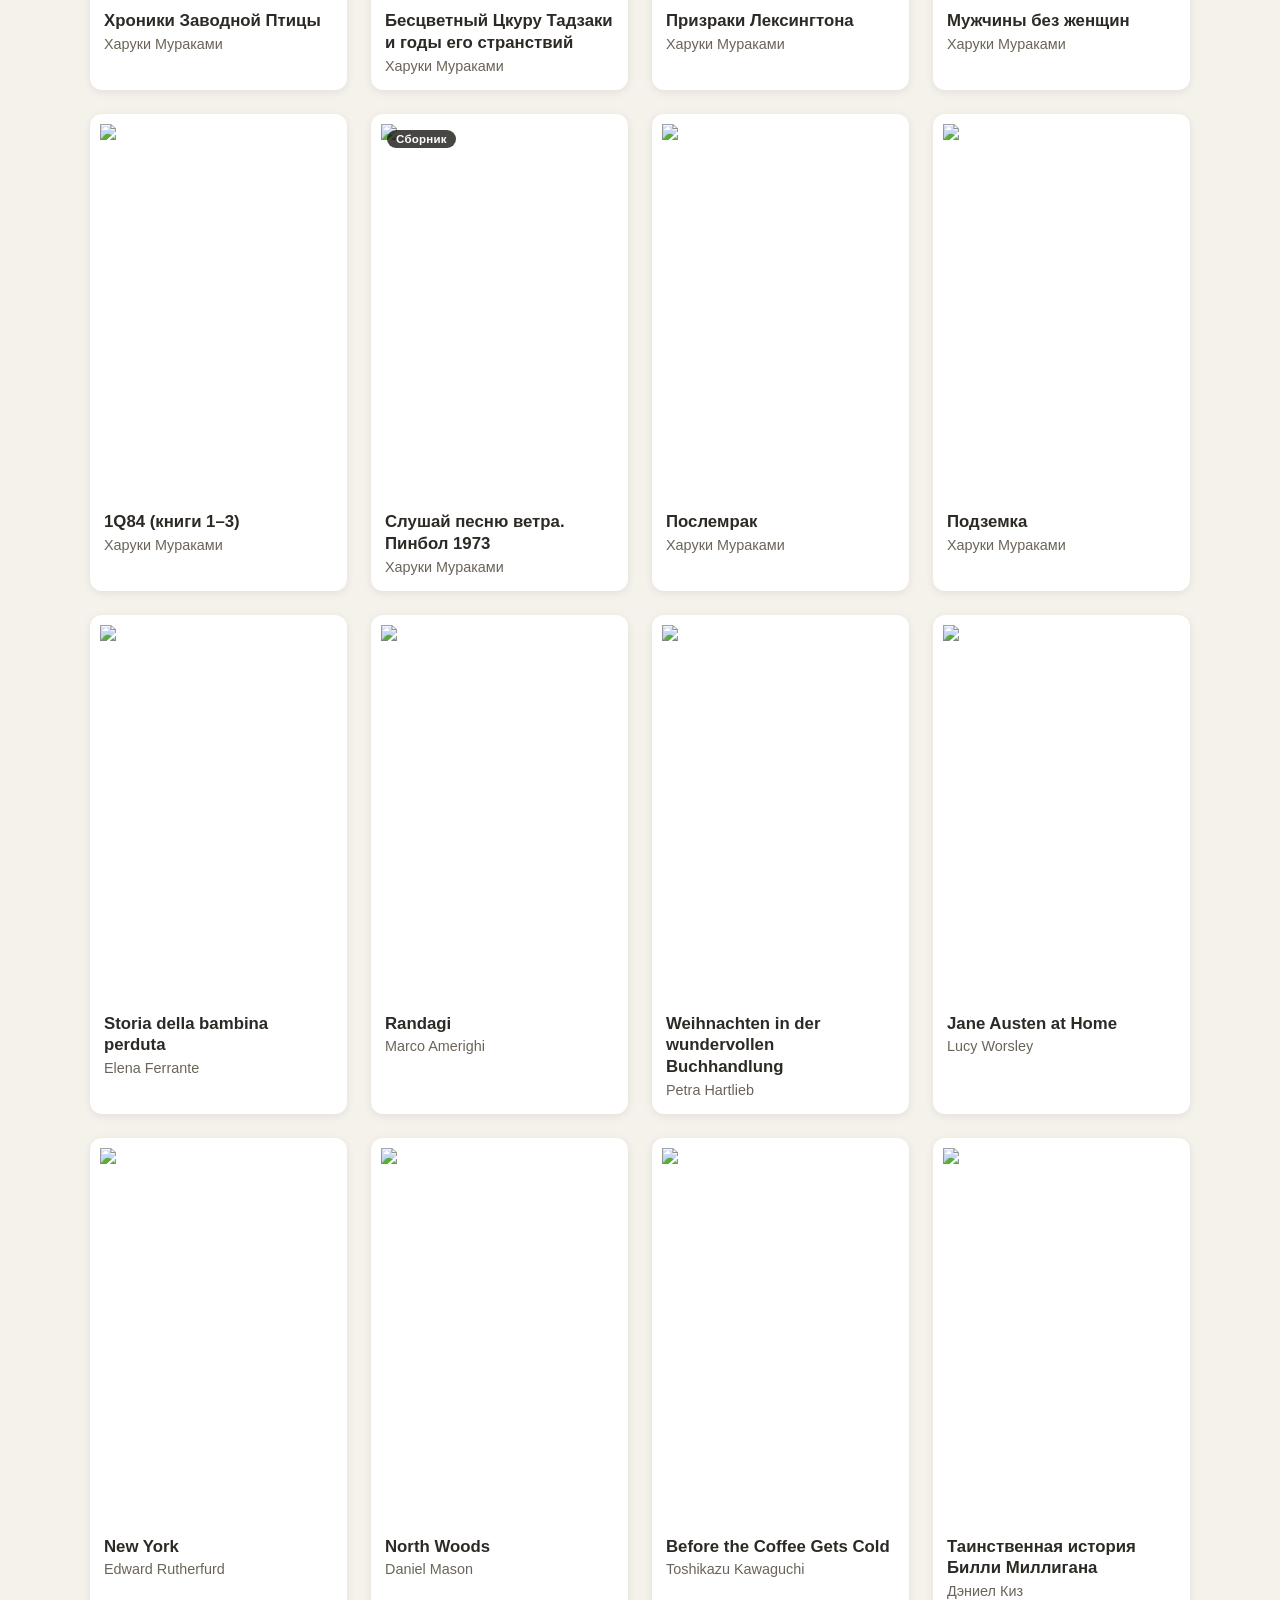
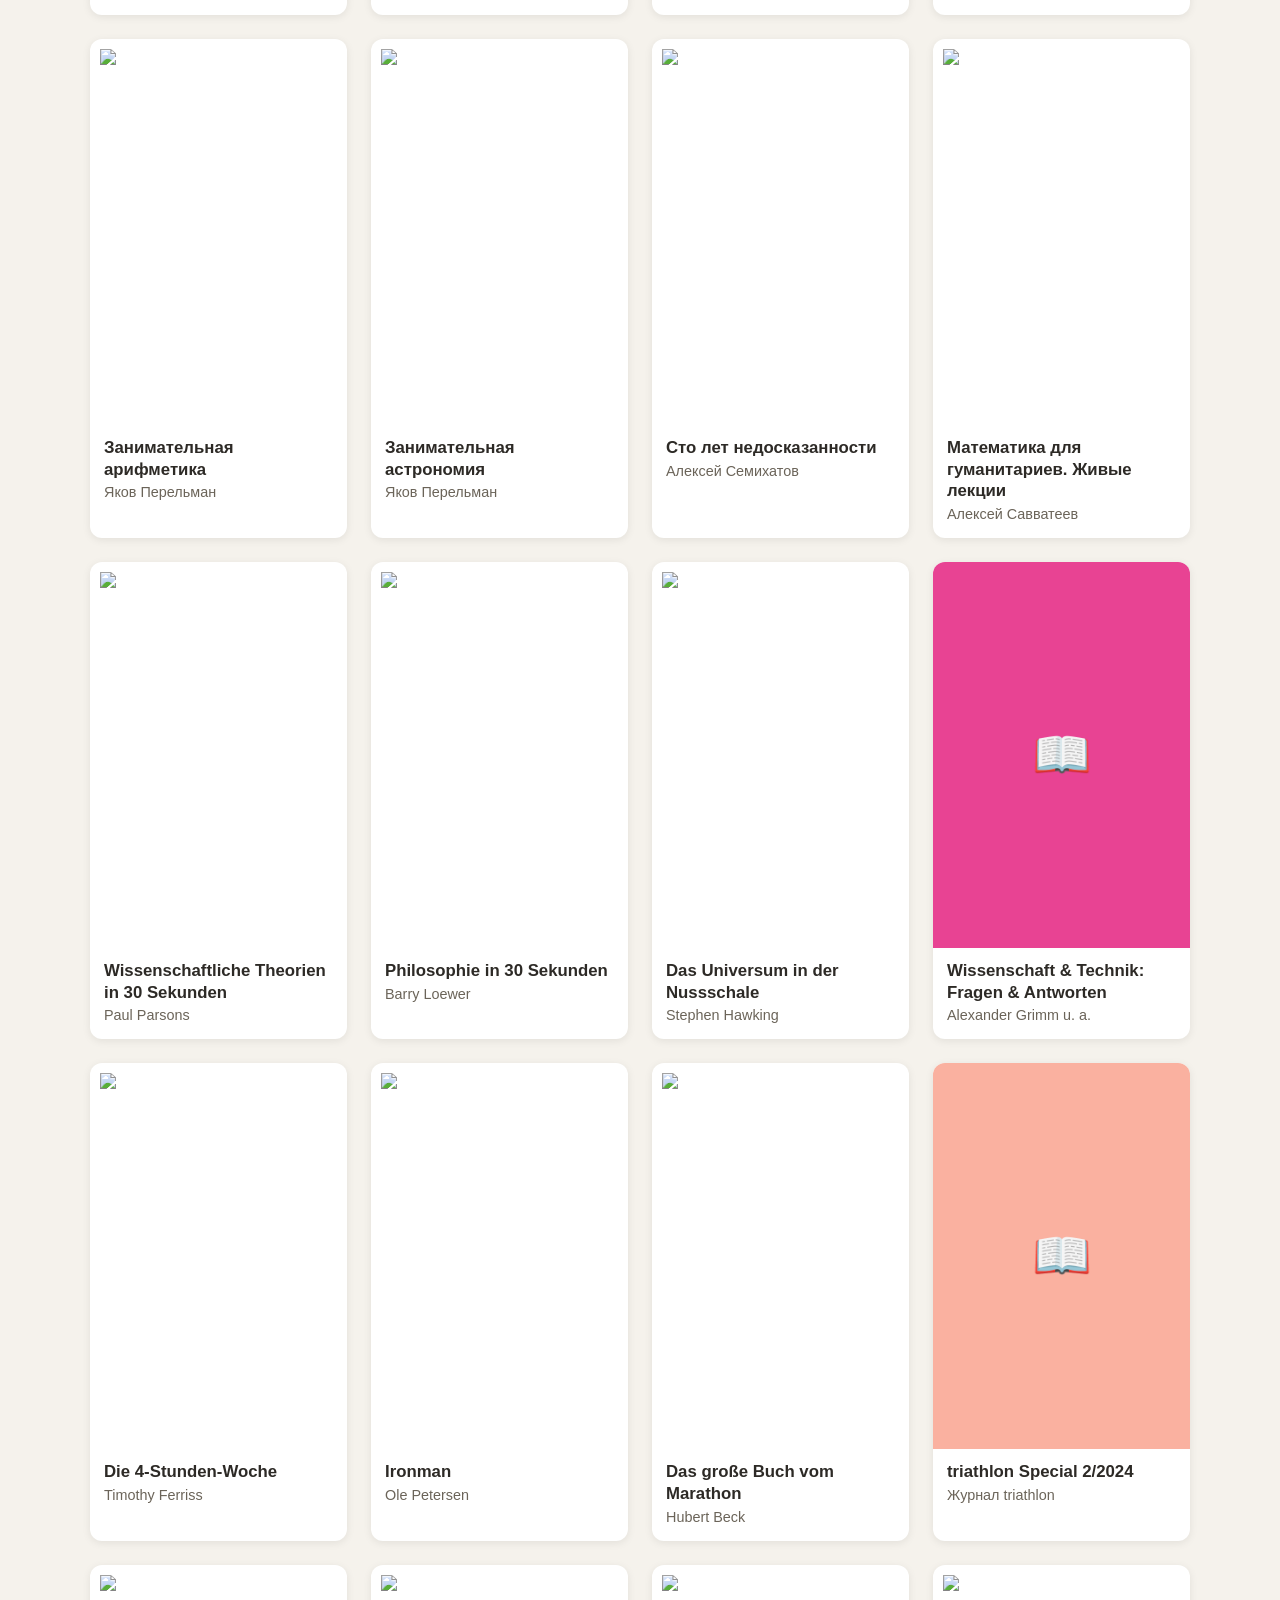
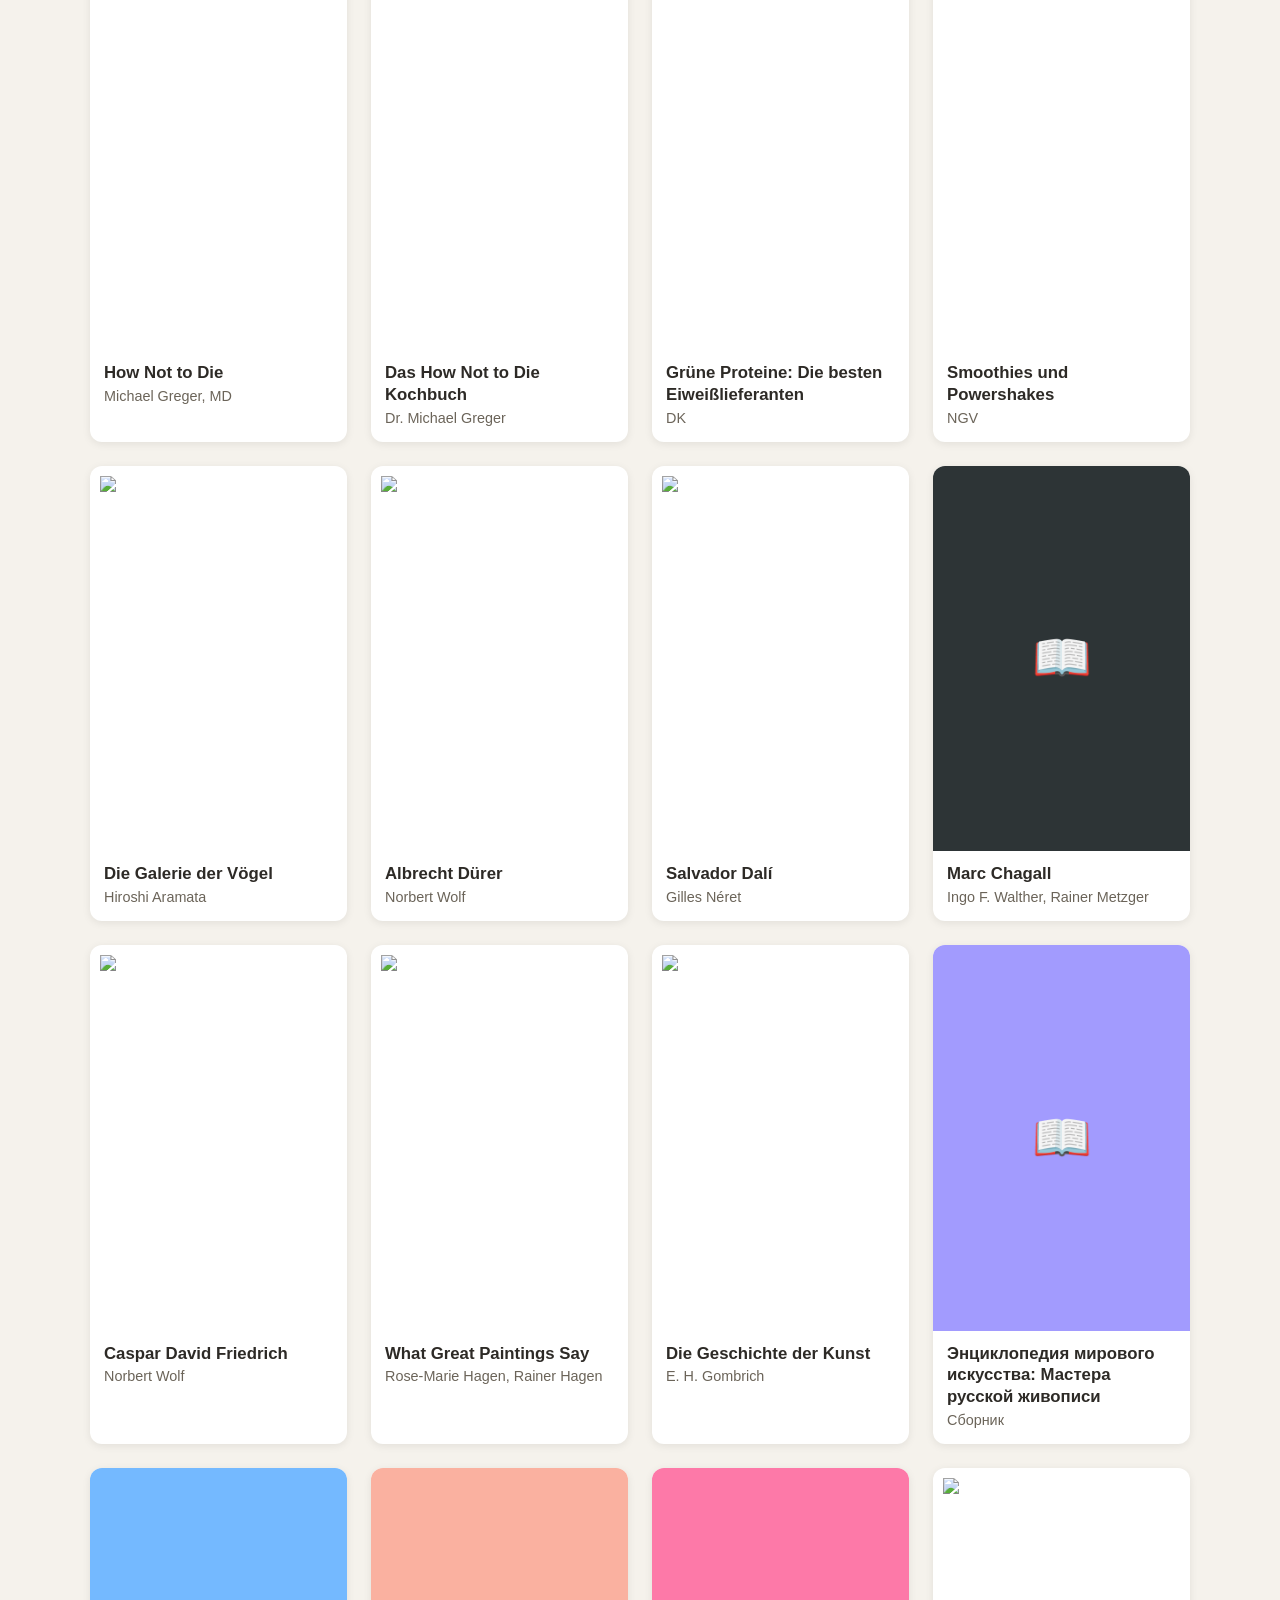
==== commit 5b218dae: "Сайт: сборники — метка, состав в описании, поиск по произведениям Новое необязательное поле contents" ====
--- a/home-library/index.html
+++ b/home-library/index.html
@@ -18,7 +18,7 @@
       type="text"
       id="search-input"
       class="search-input"
-      placeholder="Поиск по названию или автору..."
+      placeholder="Поиск по названию, автору, рассказу..."
       autocomplete="off"
     >
 
--- a/home-library/style.css
+++ b/home-library/style.css
@@ -229,6 +229,28 @@
   font-size: 0.9rem;
   color: var(--muted);
   overflow-wrap: anywhere;
+}
+
+.book-found {
+  margin: 6px 0 0;
+  font-size: 0.8rem;
+  color: var(--accent);
+  overflow-wrap: anywhere;
+}
+
+/* метка «Сборник» в углу обложки (у книг с полем contents) */
+.collection-badge {
+  position: absolute;
+  top: 16px;
+  left: 16px;
+  padding: 3px 9px;
+  font-size: 0.72rem;
+  font-weight: 600;
+  letter-spacing: 0.02em;
+  color: #fff;
+  background: rgba(20, 18, 15, 0.78);
+  border-radius: 999px;
+  pointer-events: none;
 }
 
 /* краткое описание: оверлей поверх обложки */
@@ -248,6 +270,20 @@
   pointer-events: none;
 }
 
+.book-description p {
+  margin: 0;
+}
+
+.book-description .book-contents-title {
+  margin-top: 10px;
+  font-weight: 600;
+}
+
+.book-contents {
+  margin: 4px 0 0;
+  padding-left: 18px;
+}
+
 /* мышь: описание по наведению */
 @media (hover: hover) {
   .book-card:hover {
@@ -336,6 +372,17 @@
     font-size: 0.78rem;
   }
 
+  .book-found {
+    font-size: 0.72rem;
+  }
+
+  .collection-badge {
+    top: 14px;
+    left: 14px;
+    padding: 2px 7px;
+    font-size: 0.64rem;
+  }
+
   .book-description {
     padding: 10px;
     font-size: 0.74rem;
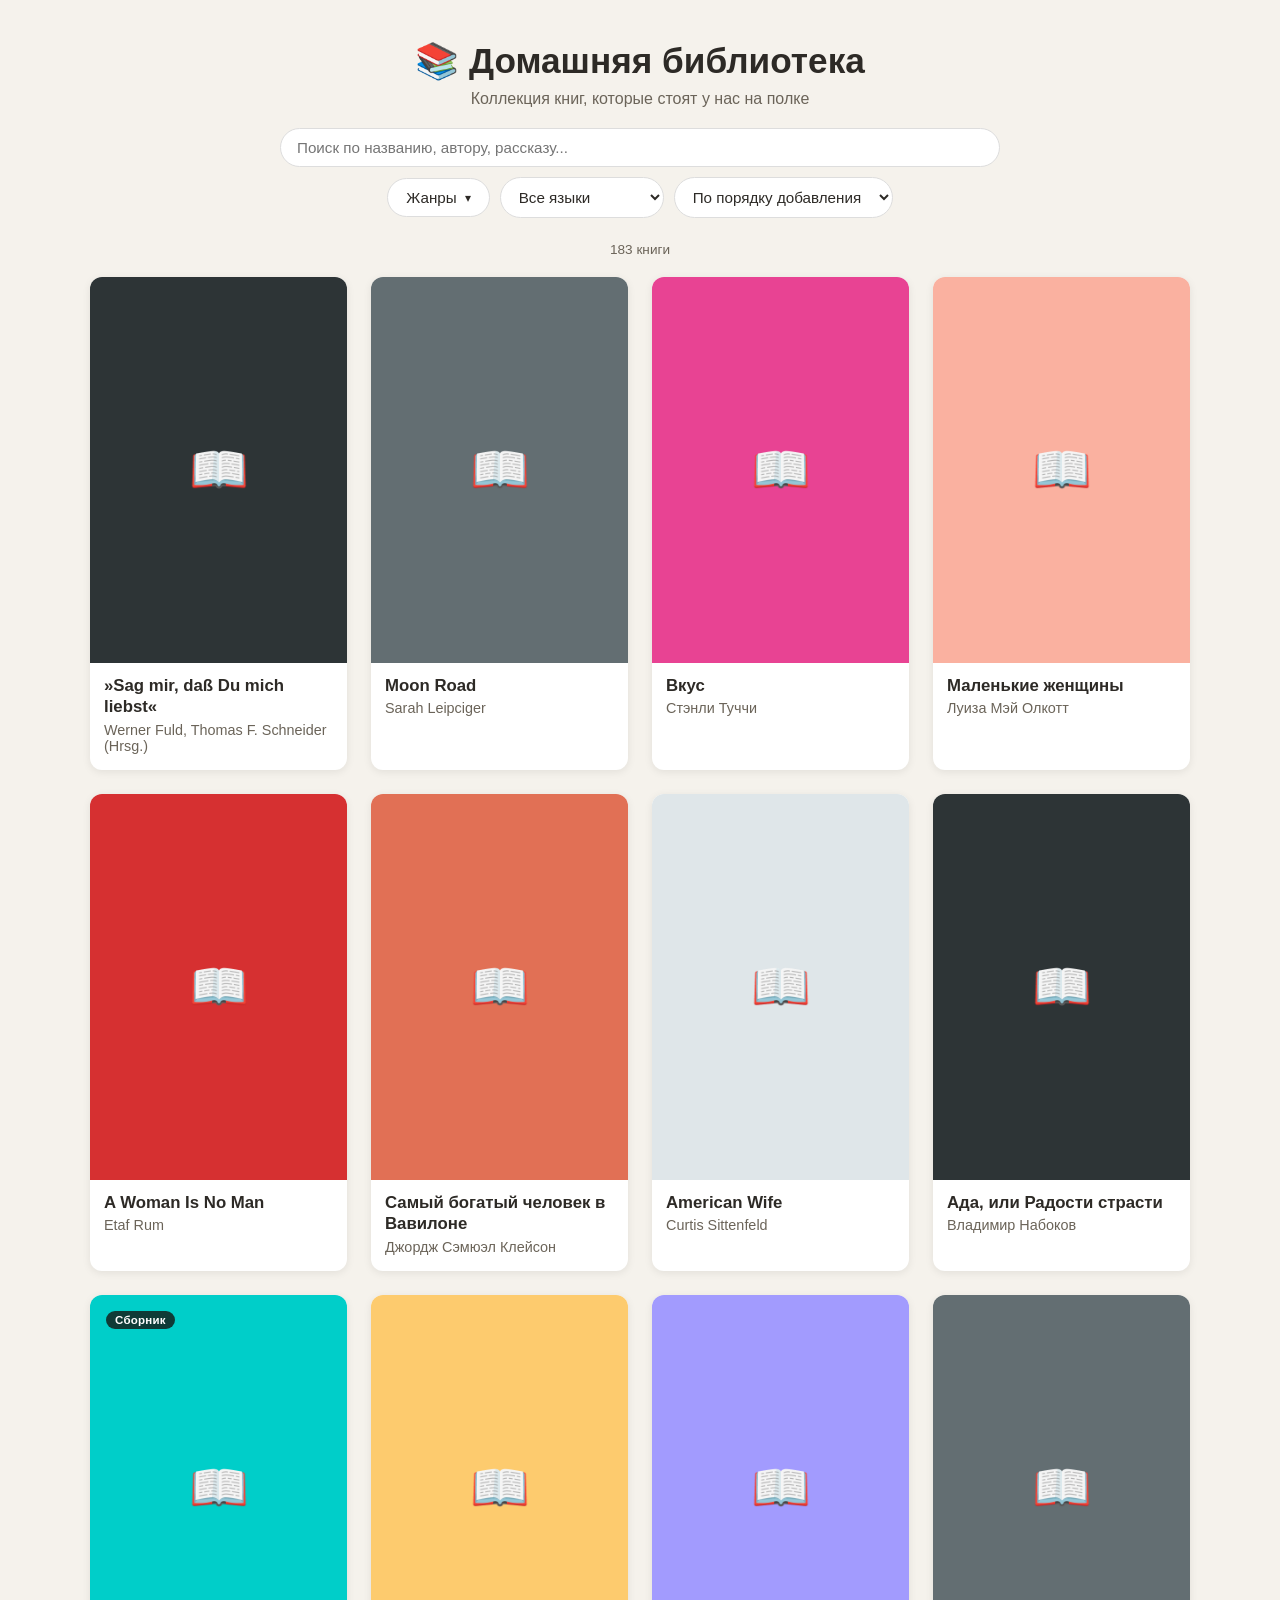
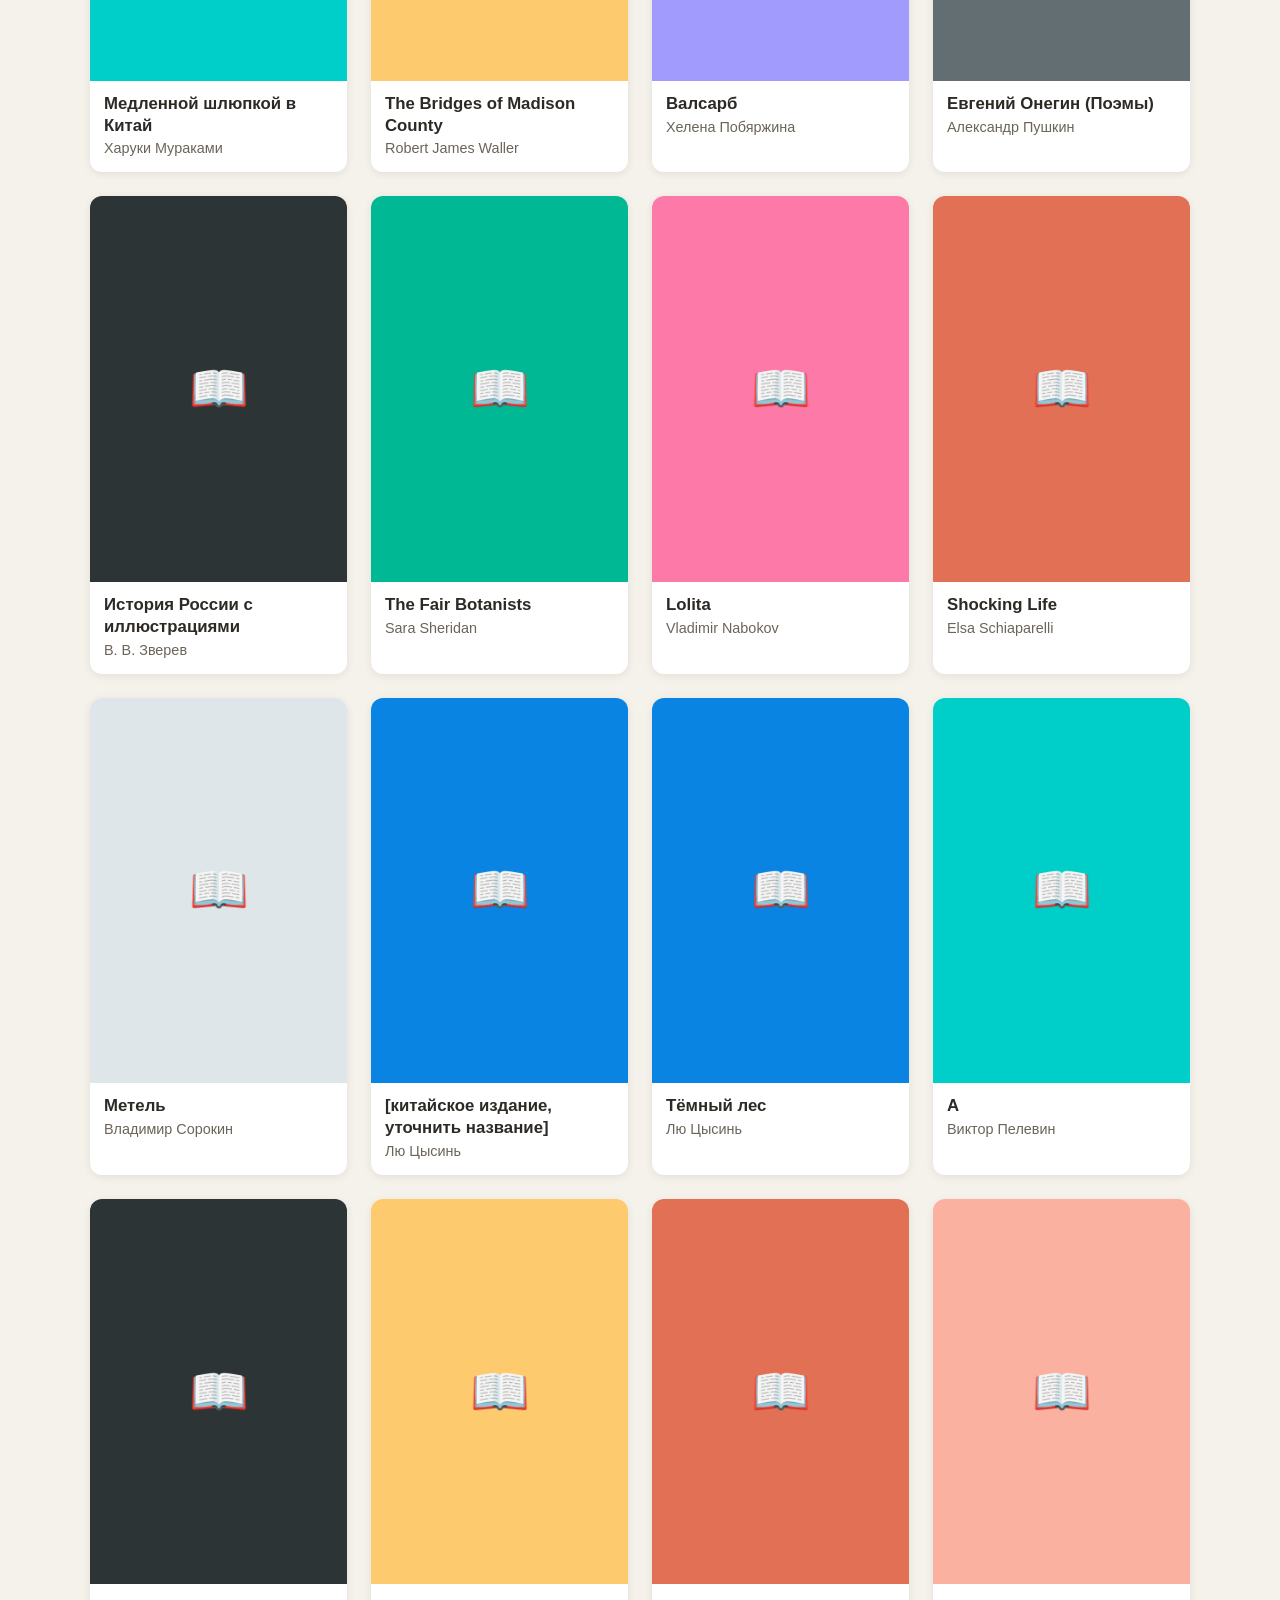
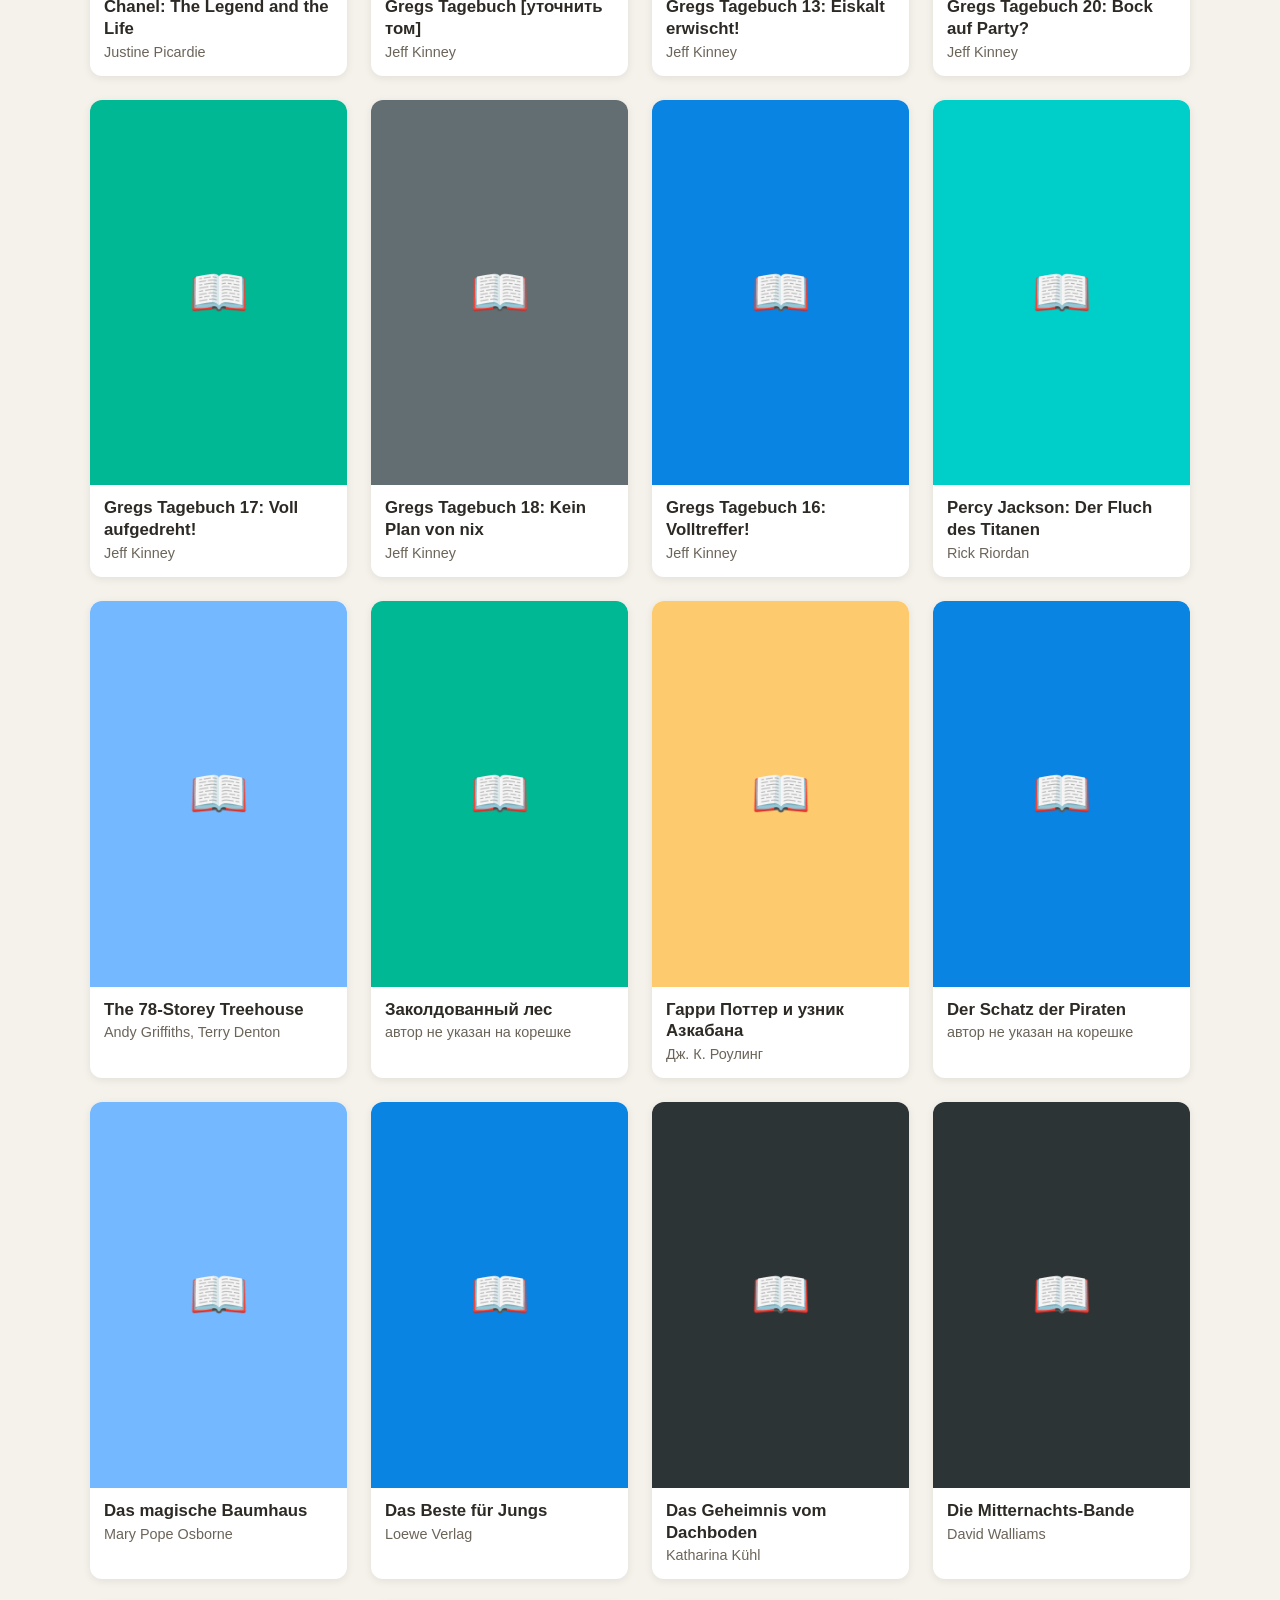
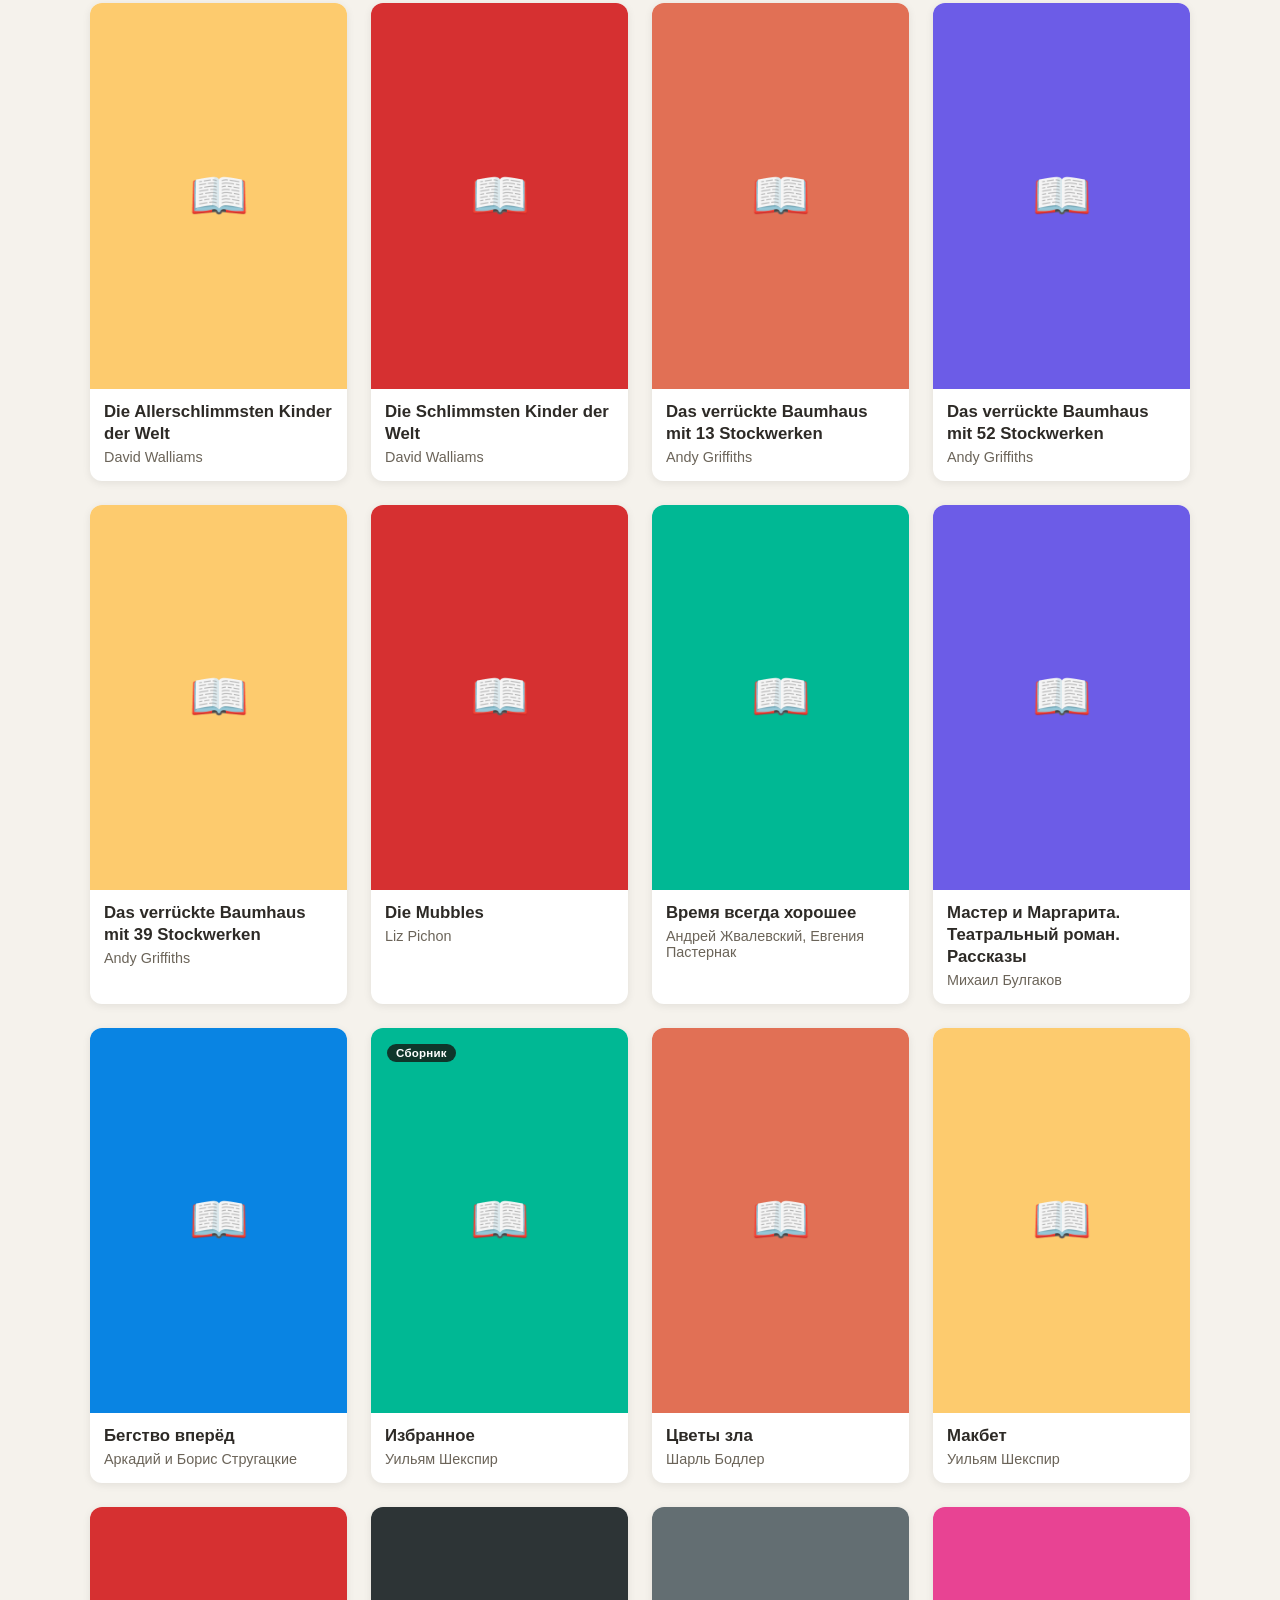
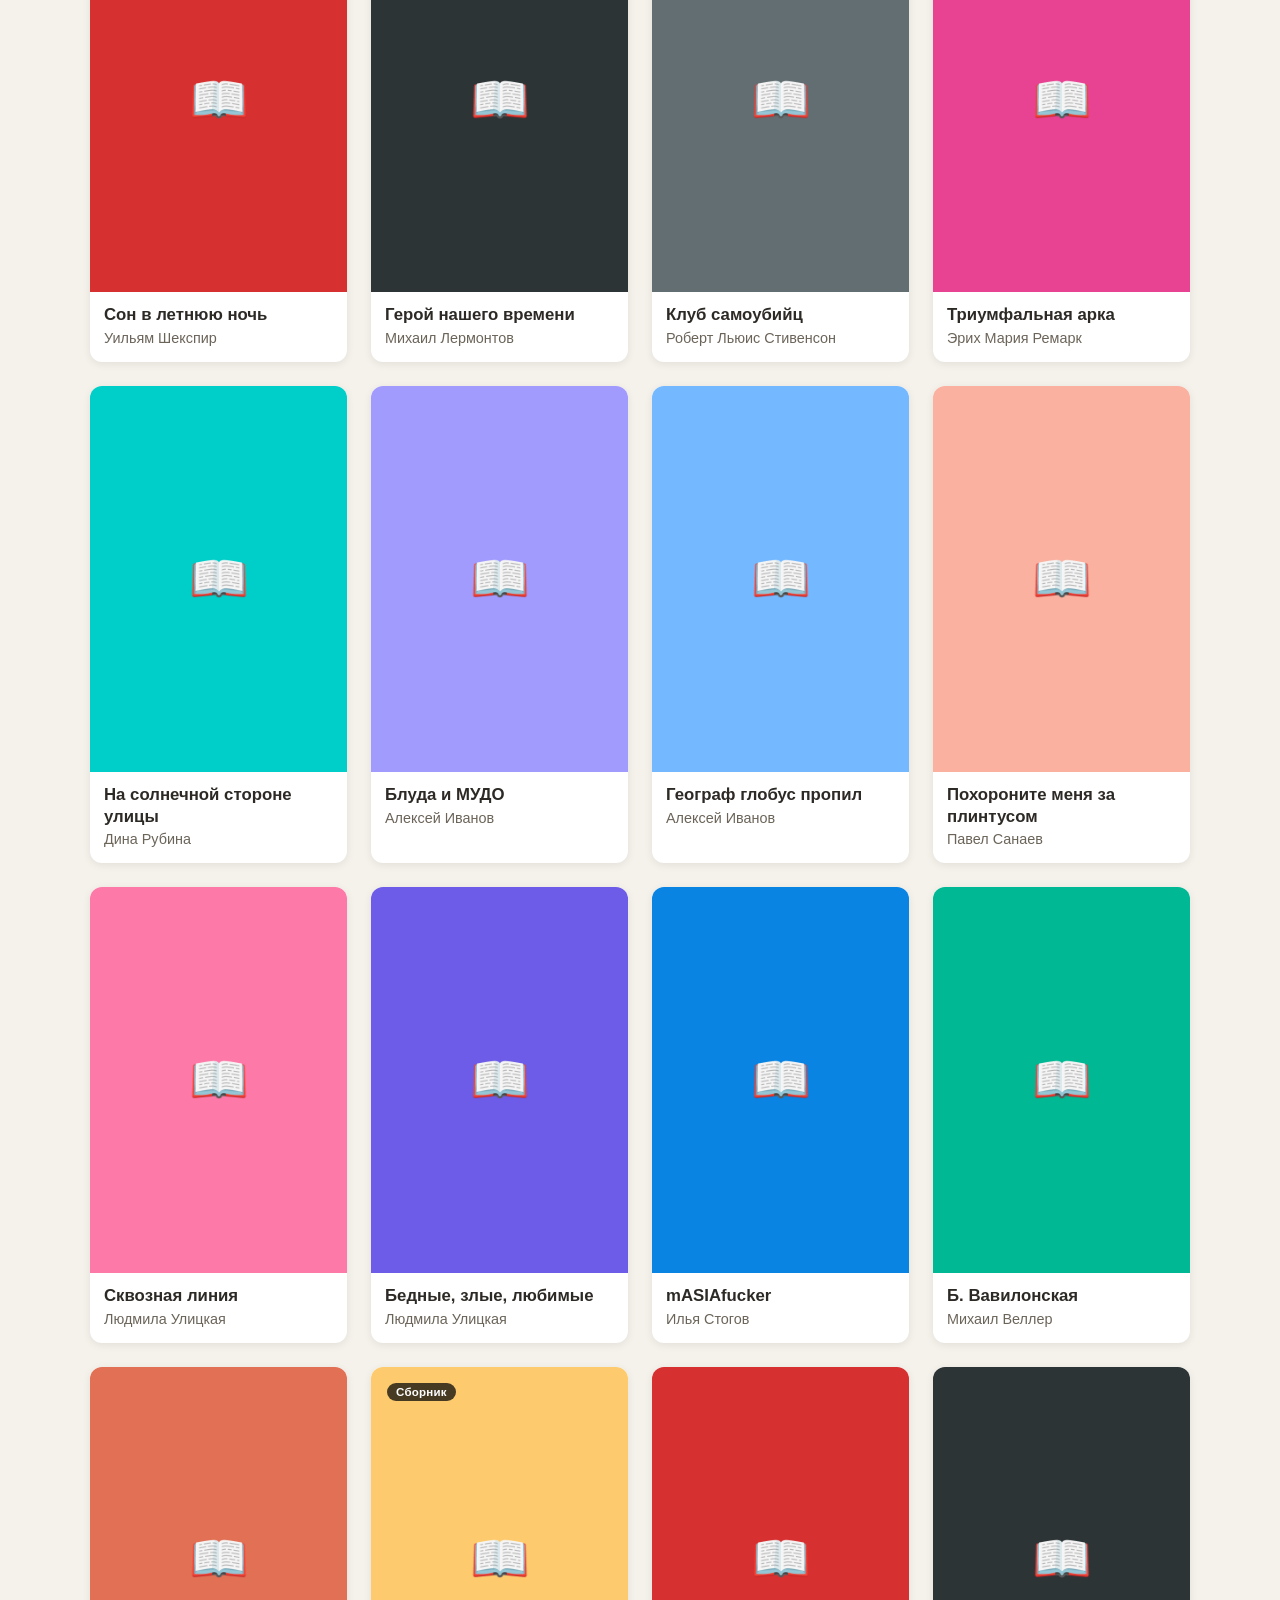
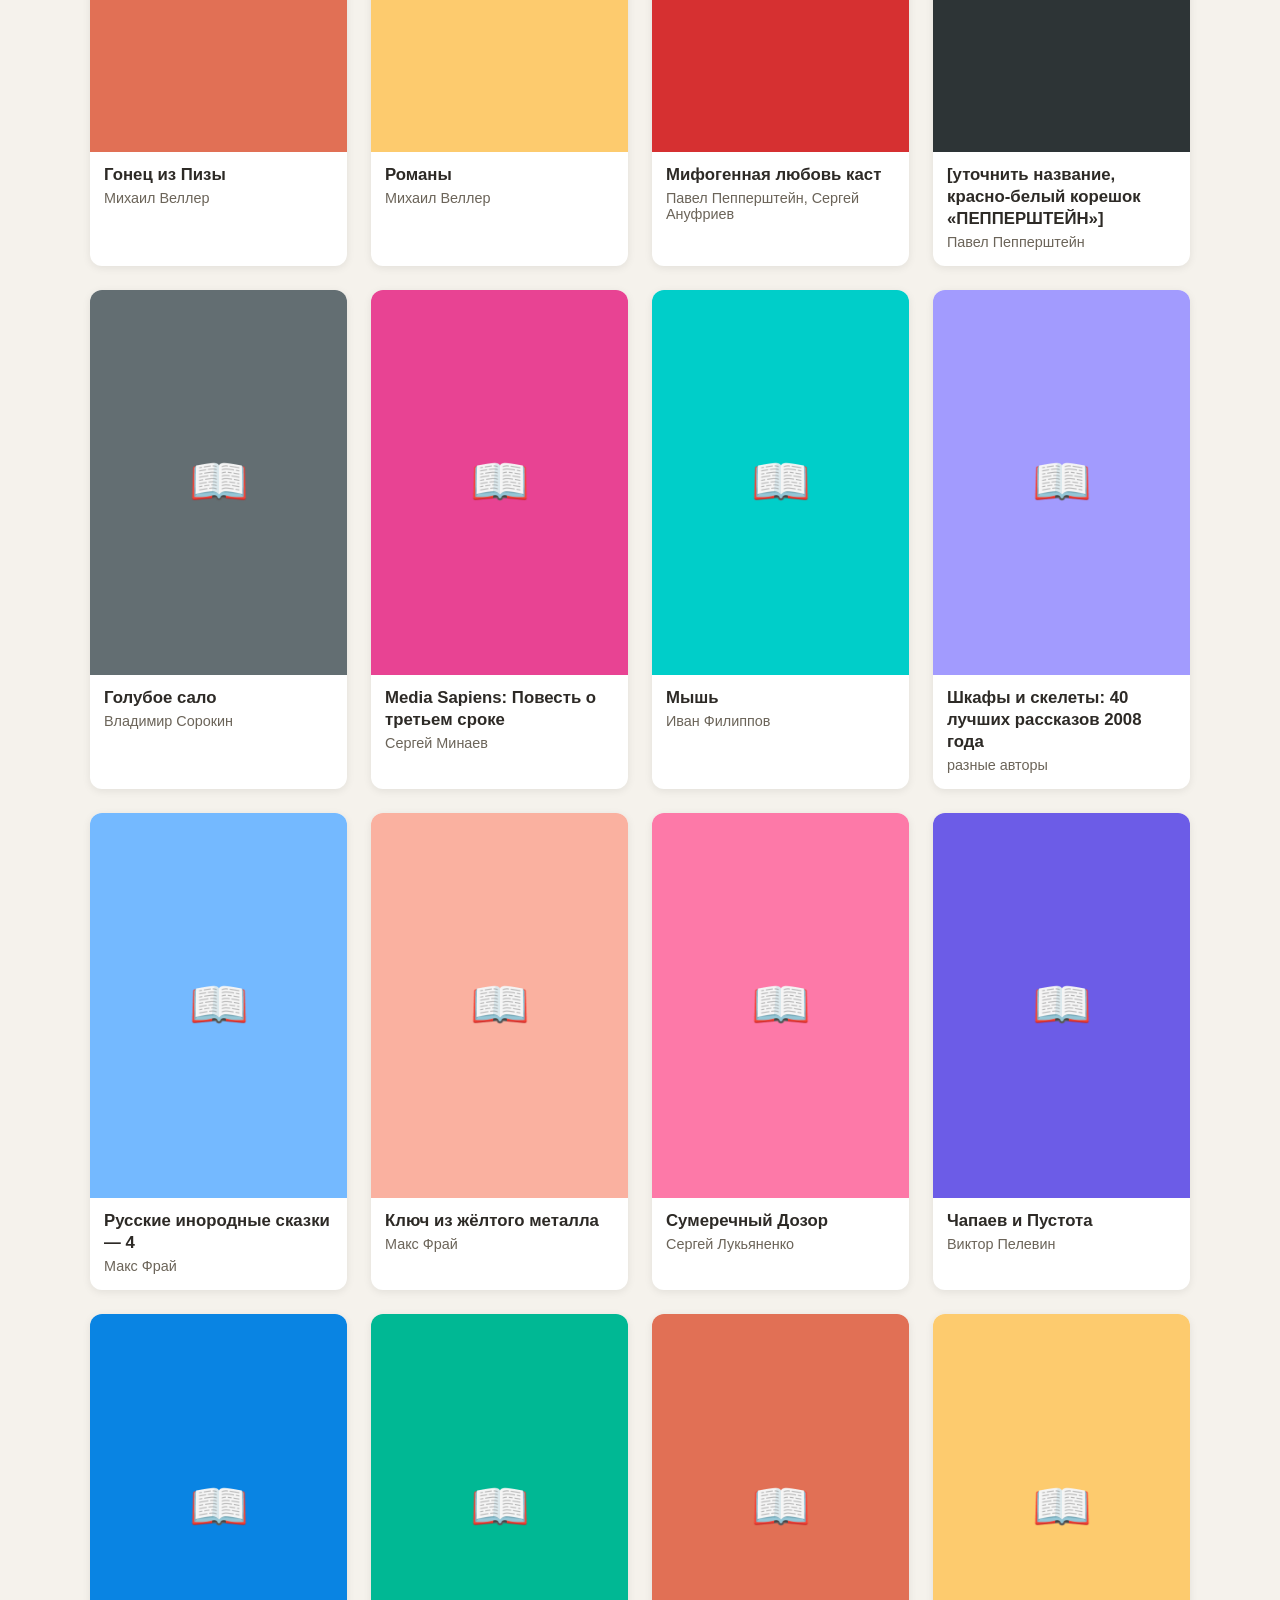
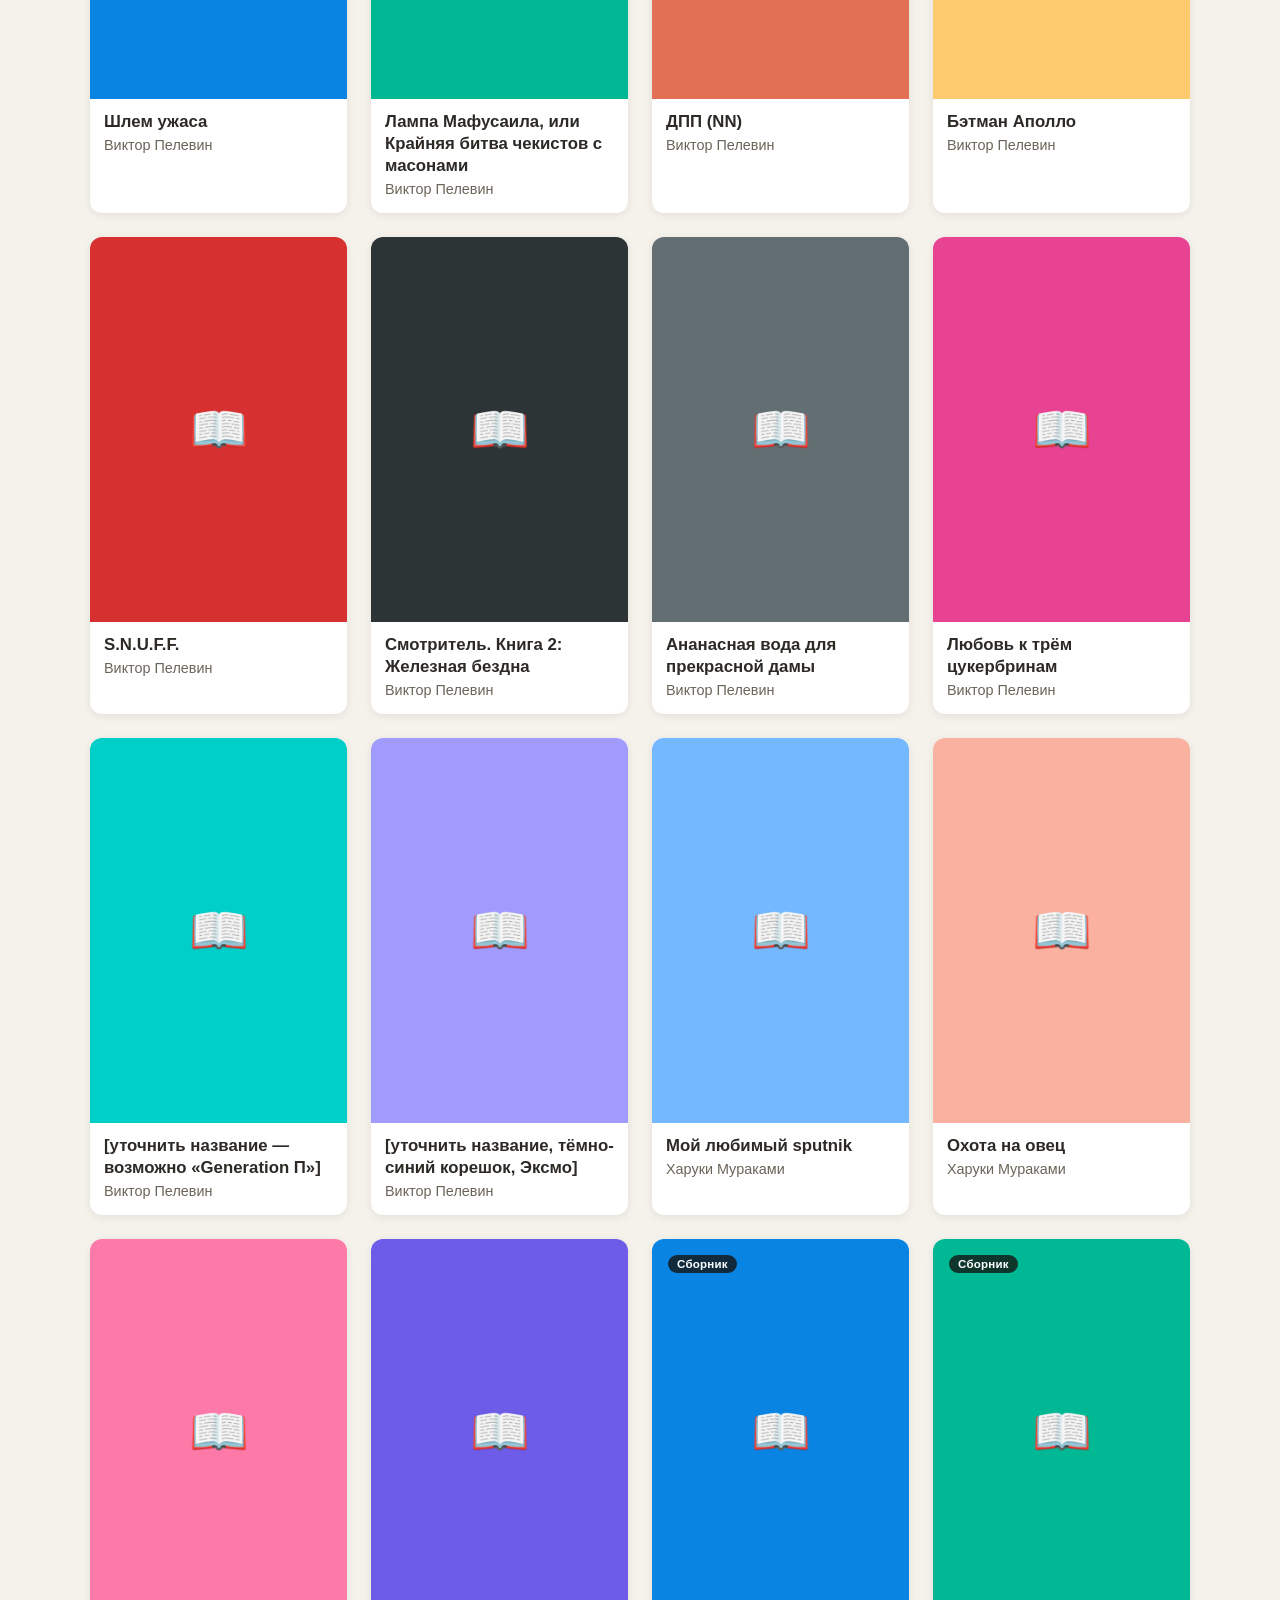
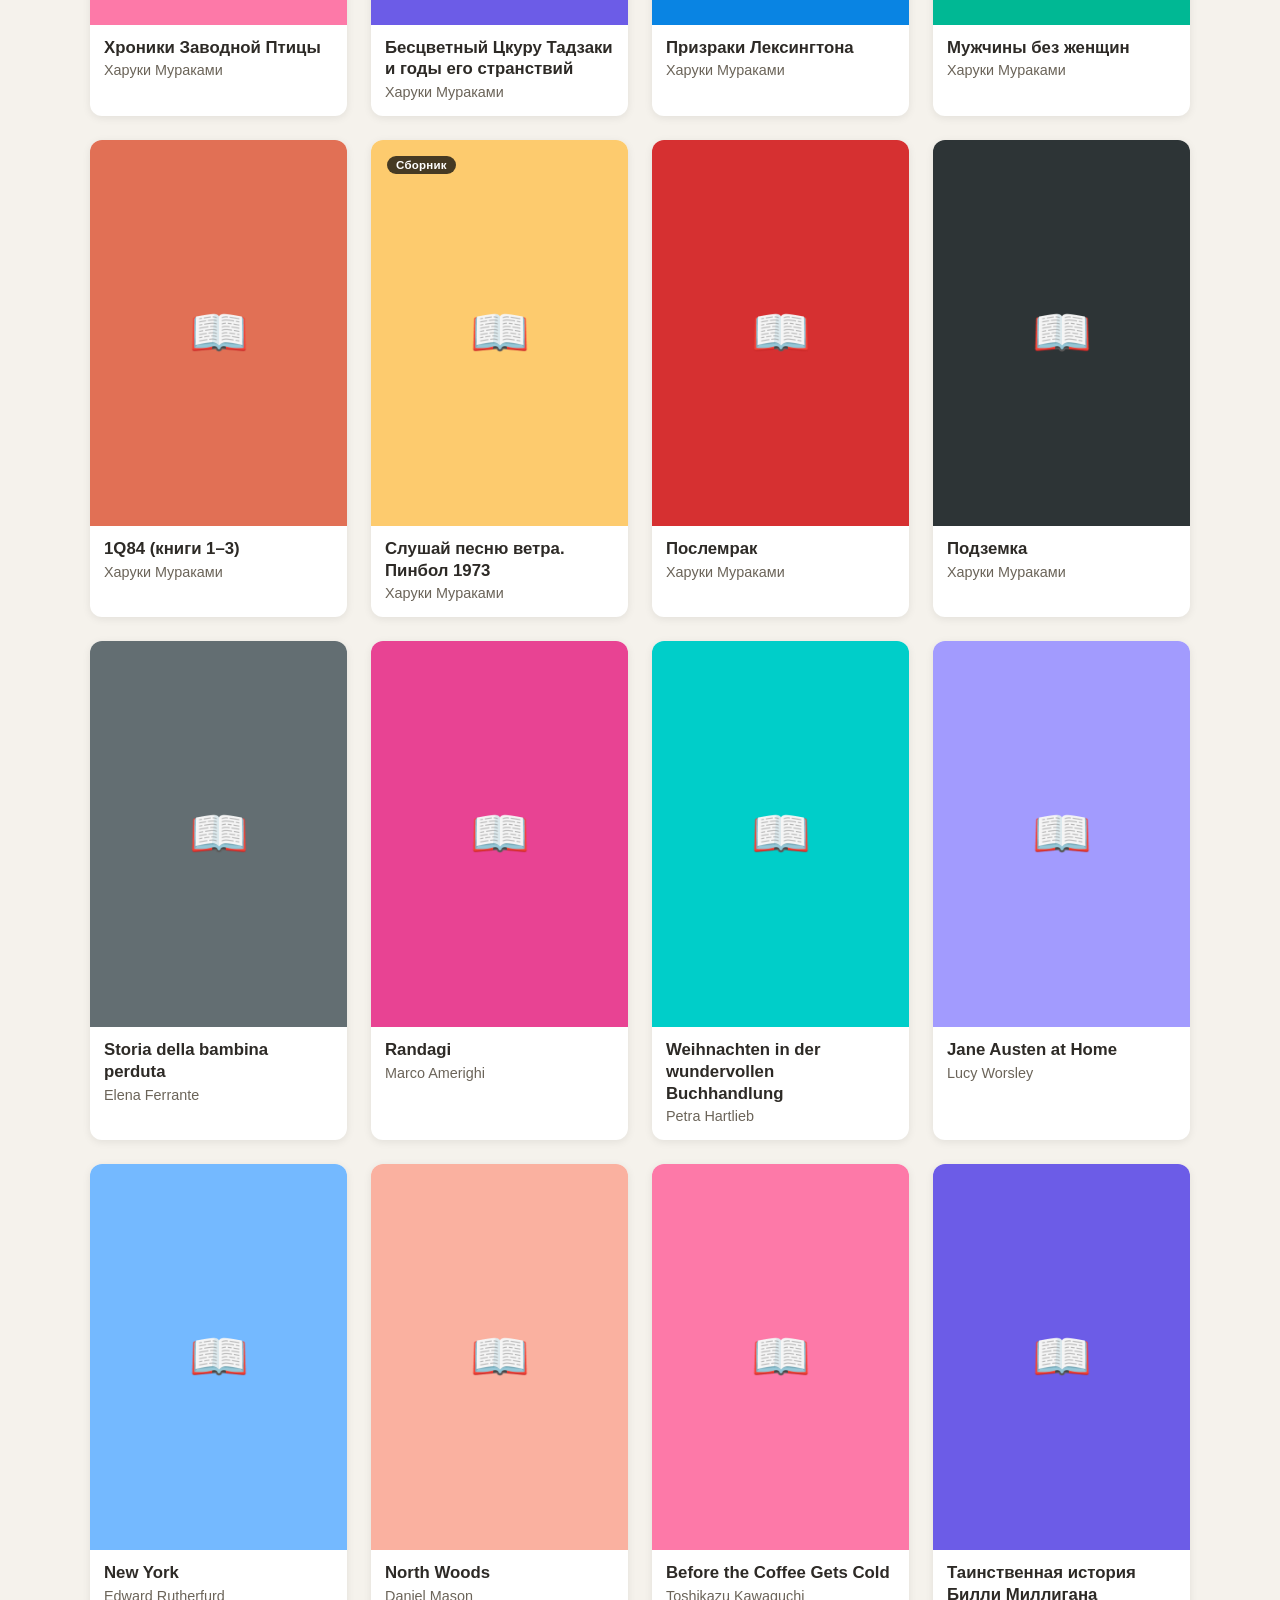
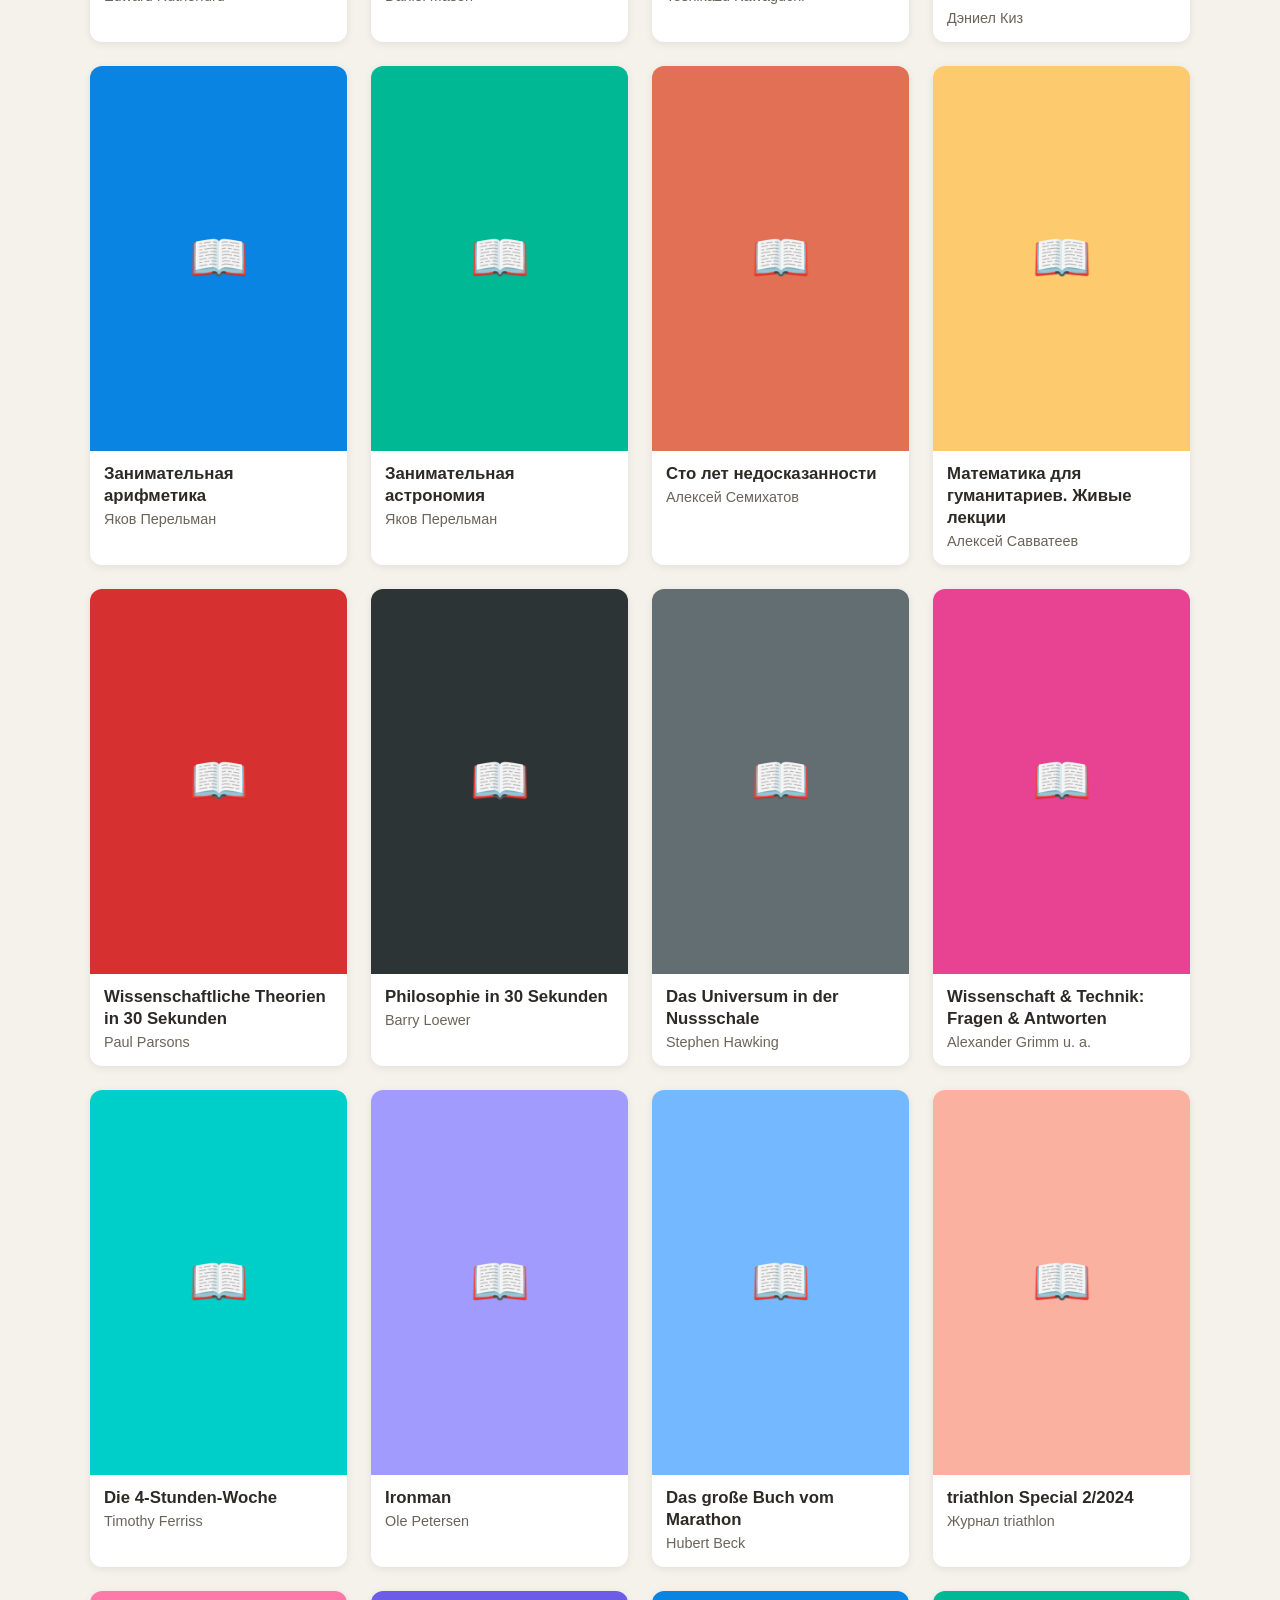
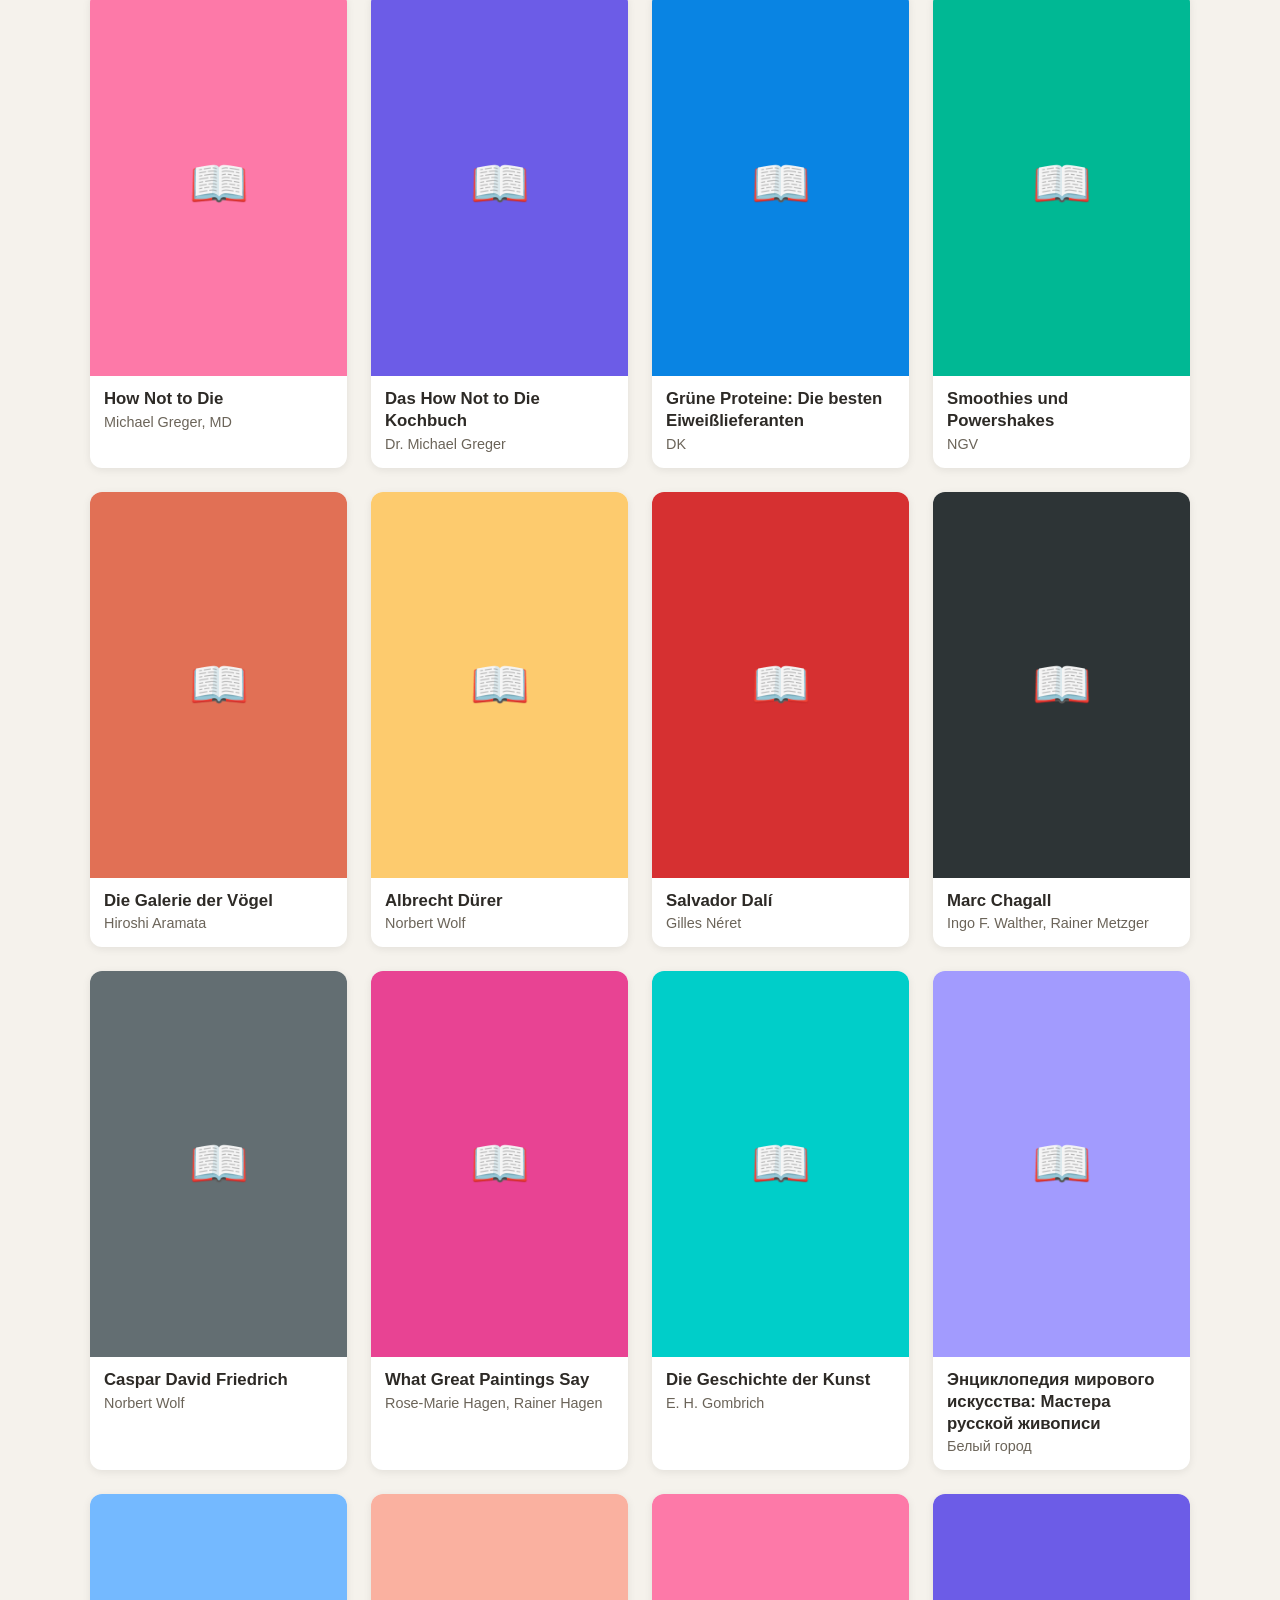
==== commit a3cc9915: "Сайт: счётчик, фильтр по языку, сортировка, серии, ссылка с поиском - битая обложка заменяется цветн" ====
--- a/home-library/index.html
+++ b/home-library/index.html
@@ -32,10 +32,13 @@
         <div id="genre-list" class="genre-list"></div>
       </div>
     </div>
+
+    <select id="language-select" class="control-select" aria-label="Язык книги"></select>
+    <select id="sort-select" class="control-select" aria-label="Сортировка"></select>
   </div>
 </header>
 
-<p id="no-results" class="no-results" hidden>Ничего не найдено</p>
+<p id="result-count" class="result-count" aria-live="polite"></p>
 
 <main id="book-grid" class="book-grid">
   <!-- Карточки книг добавляются скриптом из books-data.js -->
--- a/home-library/style.css
+++ b/home-library/style.css
@@ -43,12 +43,12 @@
   justify-content: center;
   align-items: center;
   gap: 10px;
-  max-width: 560px;
+  max-width: 720px;
   margin: 0 auto;
 }
 
 .search-input {
-  flex: 1 1 260px;
+  flex: 1 1 100%;
   min-width: 0;
   padding: 10px 16px;
   font-size: 0.95rem;
@@ -92,6 +92,23 @@
   color: #fff;
 }
 
+.control-select {
+  padding: 10px 14px;
+  font: inherit;
+  font-size: 0.95rem;
+  color: var(--text);
+  background: #fff;
+  border: 1px solid #ddd;
+  border-radius: 999px;
+  cursor: pointer;
+}
+
+.control-select:hover,
+.control-select:focus {
+  border-color: var(--accent);
+  outline: none;
+}
+
 .genre-caret {
   font-size: 0.8em;
 }
@@ -169,10 +186,11 @@
   font-size: 0.8rem;
 }
 
-.no-results {
+.result-count {
   text-align: center;
   color: var(--muted);
-  margin: 10px 0 0;
+  font-size: 0.85rem;
+  margin: 4px 0 0;
 }
 
 /* ---------- карточки ---------- */
@@ -205,6 +223,10 @@
   padding: 10px;
   overflow: hidden;
   cursor: pointer;
+}
+
+.cover-placeholder {
+  pointer-events: none;
 }
 
 .book-cover img {
@@ -274,6 +296,11 @@
   margin: 0;
 }
 
+.book-description .book-series {
+  margin-top: 8px;
+  color: #d8d2c6;
+}
+
 .book-description .book-contents-title {
   margin-top: 10px;
   font-weight: 600;
@@ -337,13 +364,23 @@
     font-size: 0.9rem;
   }
 
-  .search-input,
+  .controls {
+    gap: 8px;
+  }
+
   .genre-menu {
     flex: 1 1 100%;
   }
 
   .genre-button {
     width: 100%;
+  }
+
+  .control-select {
+    flex: 1 1 0;
+    min-width: 0;
+    padding: 9px 10px;
+    font-size: 0.85rem;
   }
 
   .genre-list {
